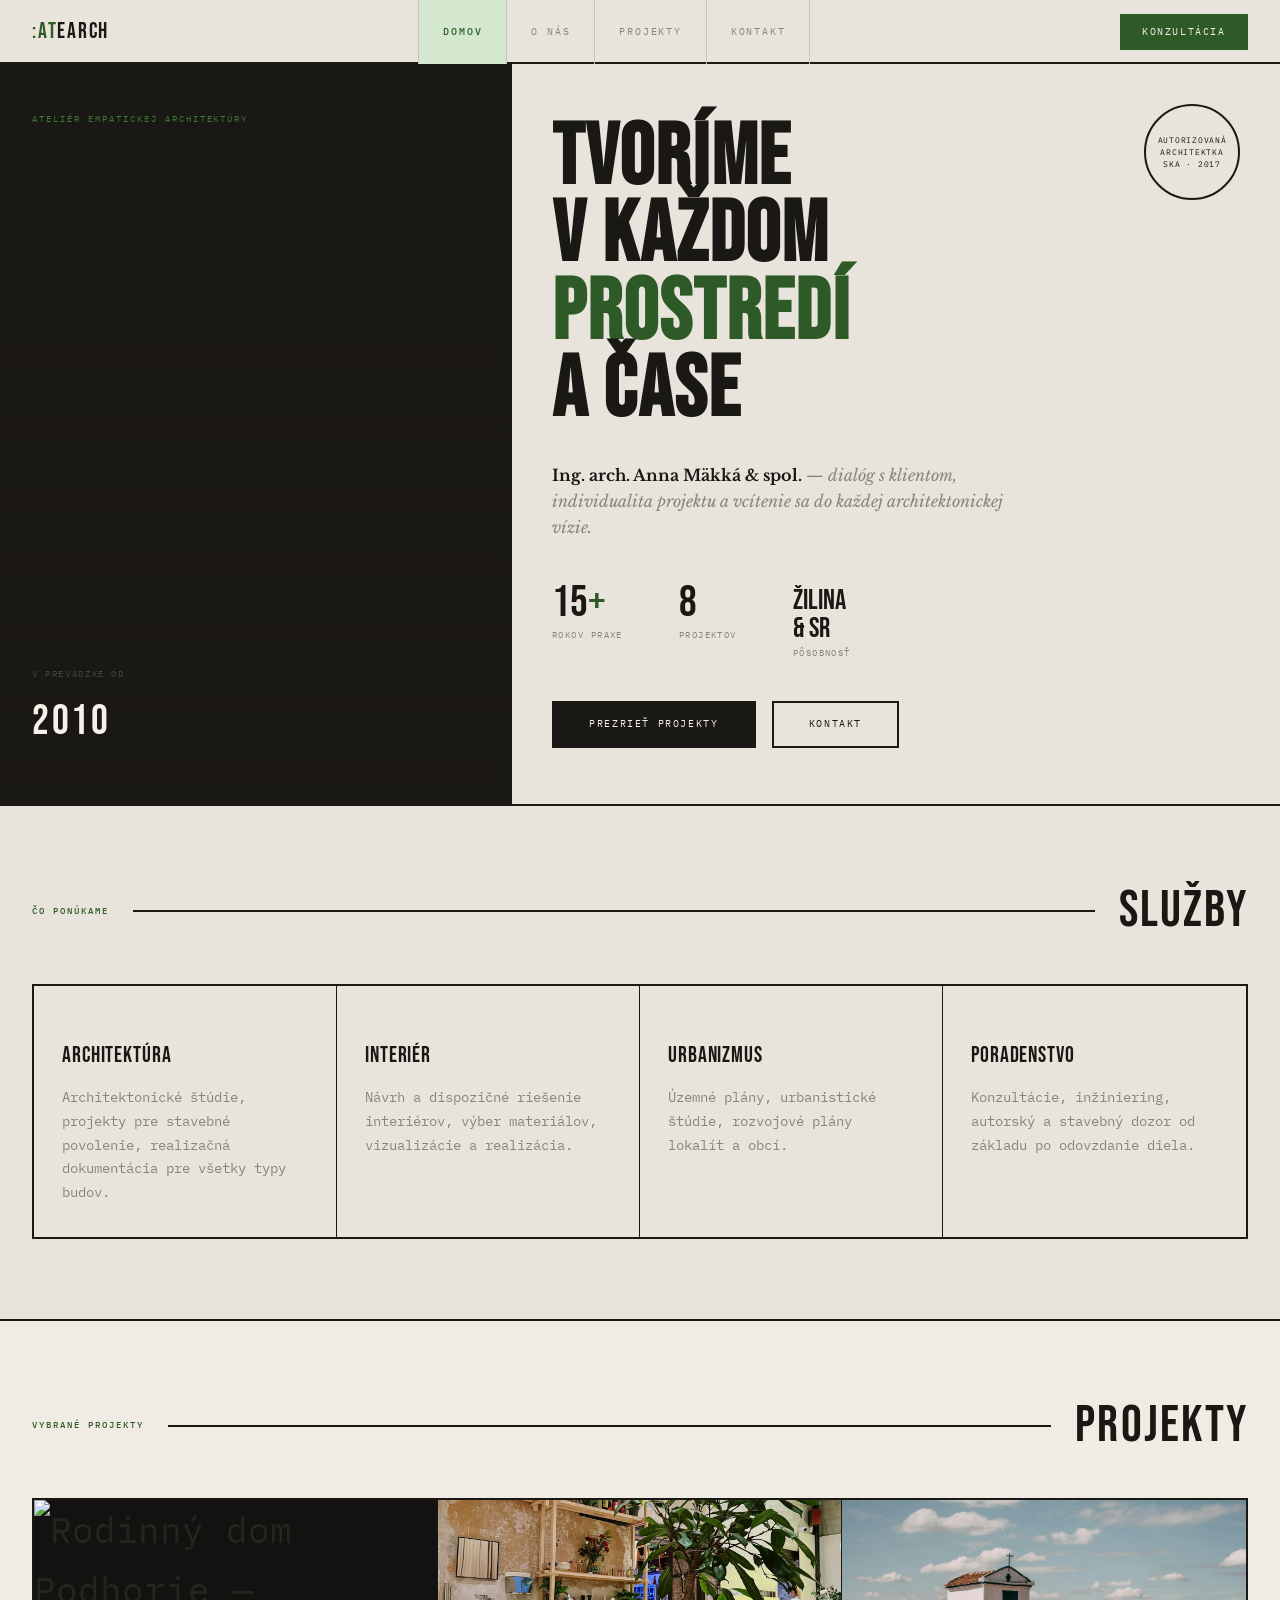
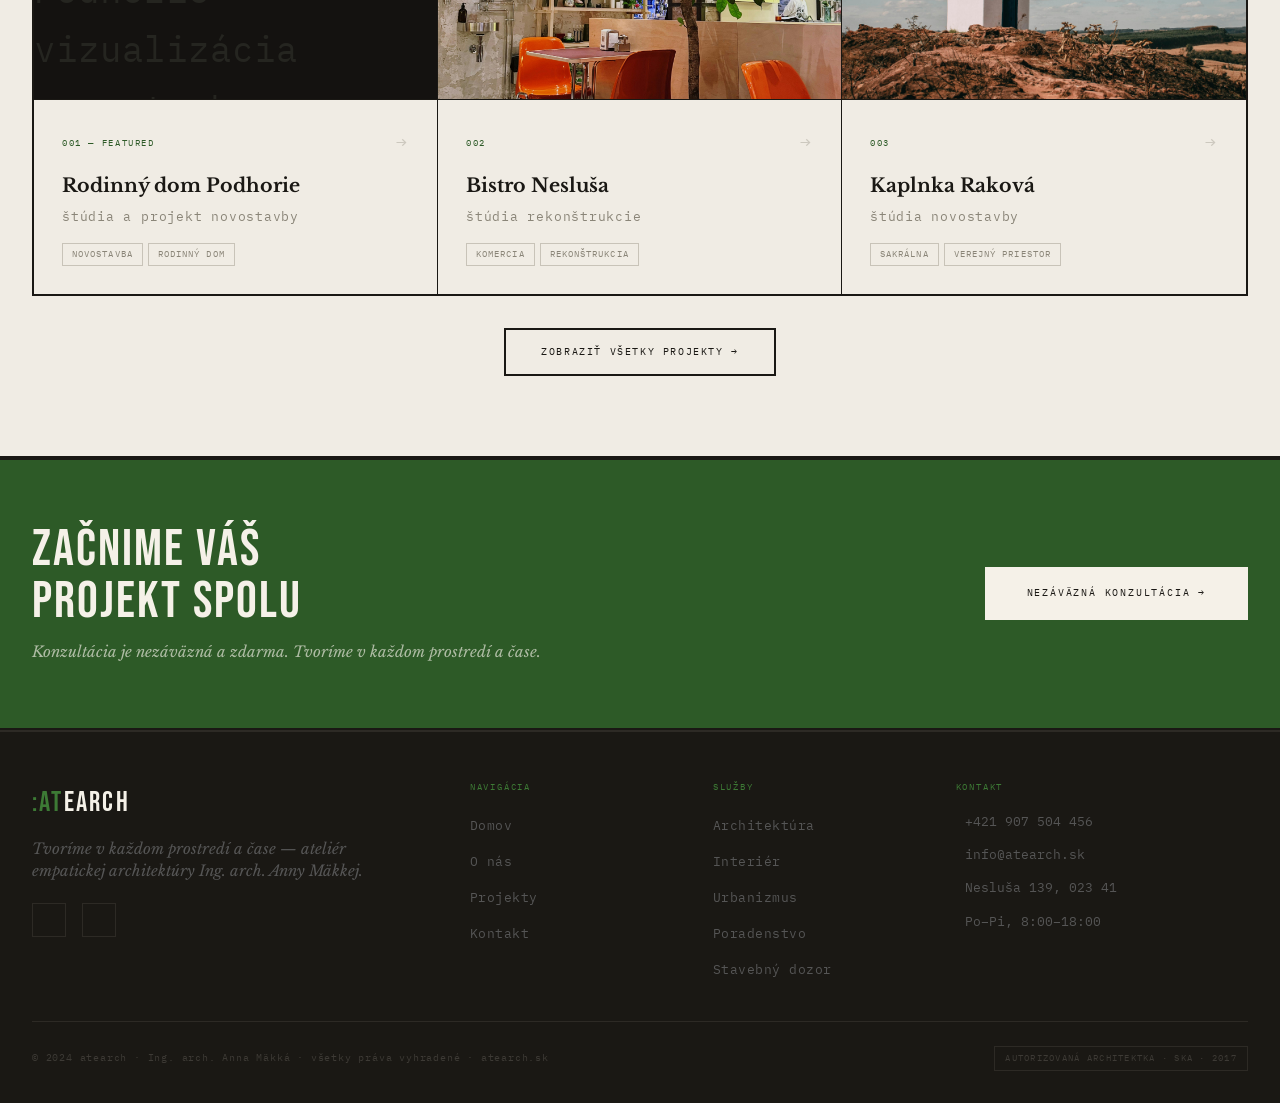
==== index.html @ 6f49b0ec "Prirodzenejší obsah: odstránenie pseudo-kódových labelov (:at/:arch/:e), dekoratívnych čísel a rozse" ====
<!DOCTYPE html>
<html lang="sk">
<head>
<meta charset="UTF-8">
<meta name="viewport" content="width=device-width, initial-scale=1.0">
<title>atearch — Ateliér empatickej architektúry</title>
<link rel="preconnect" href="https://fonts.googleapis.com">
<link href="https://fonts.googleapis.com/css2?family=Bebas+Neue&family=Libre+Baskerville:ital,wght@0,400;0,700;1,400;1,600&family=IBM+Plex+Mono:wght@300;400;500&display=swap" rel="stylesheet">
<link rel="stylesheet" href="https://cdn.jsdelivr.net/npm/@tabler/icons-webfont@latest/tabler-icons.min.css">
<link rel="stylesheet" href="style.css">
</head>
<body data-page="domov">

<div id="site-header"></div>

<div class="page active" id="page-domov">

  <!-- Hero -->
  <section class="hero">
    <div class="hero-left" style="background-image: linear-gradient(rgba(26,24,20,0.45), rgba(26,24,20,0.88)), url('Foto/pexels-esmihel-15422346.jpg'); background-size: cover; background-position: center;">
      <div class="hero-eyebrow">Ateliér empatickej architektúry</div>
      <div class="hero-year-block">
        <div class="hero-since">v prevádzke od</div>
        <div class="hero-year">2010</div>
      </div>
    </div>
    <div class="hero-right">
      <div class="hero-stamp">Autorizovaná<br>architektka<br>SKA · 2017</div>
      <h1 class="hero-h1">TVORÍME<br>V KAŽDOM<br><span>PROSTREDÍ</span><br>A ČASE</h1>
      <p class="hero-slogan"><strong>Ing. arch. Anna Mäkká &amp; spol.</strong> — dialóg s klientom, individualita projektu a vcítenie sa do každej architektonickej vízie.</p>
      <div class="hero-meta">
        <div class="hm-item">
          <div class="hm-n">15<span>+</span></div>
          <div class="hm-l">rokov praxe</div>
        </div>
        <div class="hm-item">
          <div class="hm-n">8</div>
          <div class="hm-l">projektov</div>
        </div>
        <div class="hm-item">
          <div class="hm-n" style="font-size:28px;padding-top:6px;">Žilina<br>&amp; SR</div>
          <div class="hm-l">pôsobnosť</div>
        </div>
      </div>
      <div class="hero-btns">
        <a class="btn-primary" href="projekty.html">Prezrieť projekty</a>
        <a class="btn-outline" href="kontakt.html">Kontakt</a>
      </div>
    </div>
  </section>

  <!-- Services -->
  <section class="services">
    <div class="section-head">
      <span class="section-label">Čo ponúkame</span>
      <div class="sh-line"></div>
      <span class="section-title">SLUŽBY</span>
    </div>
    <div class="services-grid">
      <div class="svc-item">
        <div class="svc-icon"><i class="ti ti-building-arch" aria-hidden="true"></i></div>
        <div class="svc-title">ARCHITEKTÚRA</div>
        <div class="svc-text">Architektonické štúdie, projekty pre stavebné povolenie, realizačná dokumentácia pre všetky typy budov.</div>
      </div>
      <div class="svc-item">
        <div class="svc-icon"><i class="ti ti-sofa" aria-hidden="true"></i></div>
        <div class="svc-title">INTERIÉR</div>
        <div class="svc-text">Návrh a dispozičné riešenie interiérov, výber materiálov, vizualizácie a realizácia.</div>
      </div>
      <div class="svc-item">
        <div class="svc-icon"><i class="ti ti-map" aria-hidden="true"></i></div>
        <div class="svc-title">URBANIZMUS</div>
        <div class="svc-text">Územné plány, urbanistické štúdie, rozvojové plány lokalít a obcí.</div>
      </div>
      <div class="svc-item">
        <div class="svc-icon"><i class="ti ti-clipboard-check" aria-hidden="true"></i></div>
        <div class="svc-title">PORADENSTVO</div>
        <div class="svc-text">Konzultácie, inžiniering, autorský a stavebný dozor od základu po odovzdanie diela.</div>
      </div>
    </div>
  </section>

  <!-- Featured projects -->
  <section class="home-projects">
    <div class="section-head">
      <span class="section-label">Vybrané projekty</span>
      <div class="sh-line"></div>
      <span class="section-title">PROJEKTY</span>
    </div>
    <div class="hp-grid">
      <a class="hp-card" href="projekty.html">
        <div class="hp-img"><img src="Foto/pexels-the-ghazi-2152398165-33747710.jpg" alt="Rodinný dom Podhorie — vizualizácia novostavby"></div>
        <div class="hp-body">
          <div class="hp-idx">001 — FEATURED <span class="hp-arr">→</span></div>
          <div class="hp-title">Rodinný dom Podhorie</div>
          <div class="hp-sub">štúdia a projekt novostavby</div>
          <div class="hp-tags">
            <span class="tag">novostavba</span>
            <span class="tag">rodinný dom</span>
          </div>
        </div>
      </a>
      <a class="hp-card" href="projekty.html">
        <div class="hp-img"><img src="Foto/pexels-katerynahnidash-31314176.jpg" alt="Bistro Nesluša — interiér"></div>
        <div class="hp-body">
          <div class="hp-idx">002 <span class="hp-arr">→</span></div>
          <div class="hp-title">Bistro Nesluša</div>
          <div class="hp-sub">štúdia rekonštrukcie</div>
          <div class="hp-tags">
            <span class="tag">komercia</span>
            <span class="tag">rekonštrukcia</span>
          </div>
        </div>
      </a>
      <a class="hp-card" href="projekty.html">
        <div class="hp-img"><img src="Foto/pexels-leonardo-martins-3624464-9216689.jpg" alt="Kaplnka Raková — novostavba"></div>
        <div class="hp-body">
          <div class="hp-idx">003 <span class="hp-arr">→</span></div>
          <div class="hp-title">Kaplnka Raková</div>
          <div class="hp-sub">štúdia novostavby</div>
          <div class="hp-tags">
            <span class="tag">sakrálna</span>
            <span class="tag">verejný priestor</span>
          </div>
        </div>
      </a>
    </div>
    <div class="hp-view-all">
      <a class="btn-outline" href="projekty.html">Zobraziť všetky projekty →</a>
    </div>
  </section>

  <!-- CTA Strip -->
  <div class="cta-strip">
    <div>
      <div class="cta-strip-h">ZAČNIME VÁŠ <br>PROJEKT SPOLU</div>
      <div class="cta-strip-sub">Konzultácia je nezáväzná a zdarma. Tvoríme v každom prostredí a čase.</div>
    </div>
    <a class="cta-strip-btn" href="kontakt.html">Nezáväzná konzultácia →</a>
  </div>

</div>

<div id="site-footer"></div>

<script src="script.js"></script>
</body>
</html>
---- style.css ----
/* ===================== RESET & BASE ===================== */
*, *::before, *::after { box-sizing: border-box; margin: 0; padding: 0; }
:root {
  --bg:       #e8e4dc;
  --bg2:      #f0ece4;
  --dark:     #1a1814;
  --green:    #2d5a27;
  --green2:   #3d7a35;
  --green-lt: #d4e8d0;
  --muted:    #8a8578;
  --border:   #c8c3b8;
  --border2:  #b0aa9e;
  --white:    #f5f1e8;
  --font-disp: 'Bebas Neue', sans-serif;
  --font-body: 'IBM Plex Mono', monospace;
  --font-serif: 'Libre Baskerville', serif;
}
html { scroll-behavior: smooth; }
body {
  font-family: var(--font-body);
  background: var(--bg);
  color: var(--dark);
  font-size: 16px;
  line-height: 1.65;
  overflow-x: hidden;
}
a { text-decoration: none; color: inherit; }
img { display: block; max-width: 100%; }
button { cursor: pointer; font-family: var(--font-body); }

/* ===================== PAGE SYSTEM ===================== */
.page { display: none; animation: fadeIn 0.35s ease; }
.page.active { display: block; }
@keyframes fadeIn { from { opacity: 0; transform: translateY(8px); } to { opacity: 1; transform: translateY(0); } }

/* ===================== NAV ===================== */
nav {
  position: sticky; top: 0; z-index: 100;
  background: var(--bg);
  border-bottom: 2px solid var(--dark);
  display: grid;
  grid-template-columns: auto 1fr auto;
  align-items: center;
  gap: 2rem;
  padding: 0 2rem;
  height: 64px;
}
.nav-logo {
  font-family: var(--font-disp);
  font-size: 22px;
  letter-spacing: 0.08em;
  color: var(--dark);
  cursor: pointer;
}
.nav-logo span { color: var(--green); }
.nav-links {
  display: flex;
  list-style: none;
  justify-content: center;
  gap: 0;
}
.nav-links li a {
  display: block;
  padding: 0 1.5rem;
  height: 64px;
  line-height: 64px;
  font-size: 10px;
  letter-spacing: 0.18em;
  text-transform: uppercase;
  color: var(--muted);
  border-right: 1px solid var(--border);
  transition: color 0.2s, background 0.2s;
}
.nav-links li:first-child a { border-left: 1px solid var(--border); }
.nav-links li a:hover,
.nav-links li a.active {
  color: var(--dark);
  background: var(--green-lt);
}
.nav-links li a.active { color: var(--green); font-weight: 500; }
.nav-cta {
  background: var(--green);
  color: var(--white);
  padding: 0.6rem 1.4rem;
  font-size: 10px;
  letter-spacing: 0.16em;
  text-transform: uppercase;
  border: none;
  transition: background 0.2s;
}
.nav-cta:hover { background: var(--green2); }

/* ===================== SHARED ===================== */
.section-label {
  font-size: 9px;
  letter-spacing: 0.22em;
  text-transform: uppercase;
  color: var(--green);
  font-weight: 500;
}
.section-title {
  font-family: var(--font-disp);
  font-size: 52px;
  letter-spacing: 0.04em;
  color: var(--dark);
  line-height: 0.95;
}
.section-head {
  display: flex;
  align-items: center;
  gap: 1.5rem;
  margin-bottom: 3rem;
}
.sh-line { flex: 1; height: 2px; background: var(--dark); }
.tag {
  display: inline-block;
  font-size: 9px;
  letter-spacing: 0.12em;
  text-transform: uppercase;
  padding: 3px 9px;
  border: 1px solid var(--border);
  color: var(--muted);
}
.btn-primary {
  display: inline-block;
  background: var(--dark);
  color: var(--white);
  padding: 0.85rem 2.2rem;
  font-family: var(--font-body);
  font-size: 10px;
  letter-spacing: 0.16em;
  text-transform: uppercase;
  border: 2px solid var(--dark);
  transition: all 0.2s;
  cursor: pointer;
}
.btn-primary:hover { background: var(--green); border-color: var(--green); }
.btn-outline {
  display: inline-block;
  background: transparent;
  color: var(--dark);
  padding: 0.85rem 2.2rem;
  font-family: var(--font-body);
  font-size: 10px;
  letter-spacing: 0.16em;
  text-transform: uppercase;
  border: 2px solid var(--dark);
  transition: all 0.2s;
  cursor: pointer;
}
.btn-outline:hover { background: var(--dark); color: var(--white); }
.btn-green {
  display: inline-block;
  background: var(--green);
  color: var(--white);
  padding: 0.85rem 2.2rem;
  font-family: var(--font-body);
  font-size: 10px;
  letter-spacing: 0.16em;
  text-transform: uppercase;
  border: 2px solid var(--green);
  transition: all 0.2s;
  cursor: pointer;
}
.btn-green:hover { background: var(--green2); border-color: var(--green2); }

/* ===================== FOOTER ===================== */
footer {
  background: var(--dark);
  border-top: 2px solid #2d2a25;
  padding: 3rem 2rem 2rem;
}
.footer-grid {
  display: grid;
  grid-template-columns: 2fr 1fr 1fr 1.5fr;
  gap: 3rem;
  padding-bottom: 2.5rem;
  border-bottom: 1px solid #2d2a25;
  margin-bottom: 1.5rem;
}
.footer-logo {
  font-family: var(--font-disp);
  font-size: 28px;
  letter-spacing: 0.08em;
  color: var(--white);
  margin-bottom: 0.75rem;
}
.footer-logo span { color: var(--green2); }
.footer-tagline {
  font-family: var(--font-serif);
  font-style: italic;
  font-size: 15px;
  color: #555;
  margin-bottom: 1.25rem;
  line-height: 1.5;
}
.footer-col-title {
  font-size: 9px;
  letter-spacing: 0.2em;
  text-transform: uppercase;
  color: var(--green2);
  margin-bottom: 1rem;
}
.footer-col ul { list-style: none; display: flex; flex-direction: column; gap: 0.6rem; }
.footer-col ul li a {
  font-size: 13px;
  color: #555;
  transition: color 0.2s;
  letter-spacing: 0.04em;
}
.footer-col ul li a:hover { color: var(--white); }
.footer-contact-item {
  display: flex;
  align-items: center;
  gap: 0.6rem;
  font-size: 13px;
  color: #555;
  margin-bottom: 0.75rem;
}
.footer-contact-item i { color: var(--green2); font-size: 15px; }
.footer-bottom {
  display: flex;
  justify-content: space-between;
  align-items: center;
}
.footer-copy { font-size: 10px; color: #3d3a35; letter-spacing: 0.08em; }
.footer-ska {
  font-size: 9px;
  letter-spacing: 0.14em;
  text-transform: uppercase;
  color: #3d3a35;
  border: 1px solid #2d2a25;
  padding: 4px 10px;
}

/* ========================================================
   PAGE 1 - DOMOV
   ======================================================== */
/* HERO */
.hero {
  display: grid;
  grid-template-columns: 2fr 3fr;
  min-height: 580px;
  border-bottom: 2px solid var(--dark);
}
.hero-left {
  background: var(--dark);
  padding: 3rem 2rem;
  display: flex;
  flex-direction: column;
  justify-content: space-between;
  border-right: 2px solid var(--dark);
}
.hero-eyebrow {
  font-size: 9px;
  letter-spacing: 0.22em;
  text-transform: uppercase;
  color: var(--green2);
}
.hero-year-block { }
.hero-since {
  font-size: 9px;
  letter-spacing: 0.18em;
  text-transform: uppercase;
  color: #444;
  margin-bottom: 0.3rem;
}
.hero-year {
  font-family: var(--font-disp);
  font-size: 42px;
  color: var(--white);
  letter-spacing: 0.06em;
}
.hero-right {
  padding: 3.5rem 2.5rem;
  background: var(--bg);
  display: flex;
  flex-direction: column;
  justify-content: flex-end;
  position: relative;
}
.hero-stamp {
  position: absolute;
  top: 2.5rem; right: 2.5rem;
  width: 96px; height: 96px;
  border-radius: 50%;
  border: 2px solid var(--dark);
  display: flex;
  flex-direction: column;
  align-items: center;
  justify-content: center;
  font-size: 7.5px;
  letter-spacing: 0.1em;
  text-transform: uppercase;
  text-align: center;
  line-height: 1.6;
  color: var(--dark);
}
.hero-h1 {
  font-family: var(--font-disp);
  font-size: 86px;
  line-height: 0.9;
  color: var(--dark);
  margin-bottom: 2rem;
  letter-spacing: 0.02em;
}
.hero-h1 span { color: var(--green); }
.hero-slogan {
  font-family: var(--font-serif);
  font-size: 16px;
  font-style: italic;
  color: var(--muted);
  line-height: 1.65;
  max-width: 460px;
  margin-bottom: 2.5rem;
}
.hero-slogan strong { font-style: normal; color: var(--dark); }
.hero-meta { display: flex; gap: 3.5rem; margin-bottom: 2.5rem; }
.hm-item { display: flex; flex-direction: column; gap: 3px; }
.hm-n {
  font-family: var(--font-disp);
  font-size: 44px;
  color: var(--dark);
  line-height: 1;
}
.hm-n span { color: var(--green); }
.hm-l {
  font-size: 9px;
  letter-spacing: 0.16em;
  text-transform: uppercase;
  color: var(--muted);
}
.hero-btns { display: flex; gap: 1rem; }

/* SERVICES */
.services { padding: 5rem 2rem; border-bottom: 2px solid var(--dark); }
.services-grid {
  display: grid;
  grid-template-columns: repeat(4, 1fr);
  gap: 0;
  border: 2px solid var(--dark);
}
.svc-item {
  padding: 2rem 1.75rem;
  border-right: 1px solid var(--dark);
  transition: background 0.2s;
  cursor: default;
}
.svc-item:last-child { border-right: none; }
.svc-item:hover { background: var(--dark); }
.svc-item:hover .svc-title,
.svc-item:hover .svc-text { color: var(--white); }
.svc-item:hover .svc-icon { color: var(--green2); }
.svc-icon {
  font-size: 28px;
  color: var(--green);
  margin-bottom: 1.25rem;
}
.svc-title {
  font-family: var(--font-disp);
  font-size: 22px;
  letter-spacing: 0.04em;
  color: var(--dark);
  margin-bottom: 0.75rem;
}
.svc-text {
  font-size: 14px;
  color: var(--muted);
  line-height: 1.7;
}

/* FEATURED PROJECTS (home) */
.home-projects { padding: 5rem 2rem; background: var(--bg2); border-bottom: 2px solid var(--dark); }
.hp-grid { display: grid; grid-template-columns: repeat(3, 1fr); gap: 0; border: 2px solid var(--dark); }
.hp-card {
  border-right: 1px solid var(--dark);
  cursor: pointer;
  transition: background 0.2s;
  overflow: hidden;
}
.hp-card:last-child { border-right: none; }
.hp-card:hover { background: var(--dark); }
.hp-card:hover .hp-title { color: var(--white); }
.hp-card:hover .hp-sub,
.hp-card:hover .hp-idx { color: #555; }
.hp-card:hover .tag { border-color: #3d3a35; color: #555; }
.hp-card:hover .hp-arr { color: var(--green2); }
.hp-img {
  height: 200px;
  background: #141210;
  display: flex;
  align-items: center;
  justify-content: center;
  font-size: 36px;
  color: #252520;
  border-bottom: 1px solid var(--dark);
}
.hp-card:hover .hp-img { background: #111; }
.hp-body { padding: 1.75rem; }
.hp-idx {
  font-size: 9px;
  letter-spacing: 0.18em;
  color: var(--green);
  margin-bottom: 1rem;
  display: flex;
  justify-content: space-between;
  align-items: center;
}
.hp-arr { color: #ccc8be; font-size: 18px; transition: color 0.2s; }
.hp-title {
  font-family: var(--font-serif);
  font-size: 19px;
  font-weight: 700;
  color: var(--dark);
  line-height: 1.25;
  margin-bottom: 0.5rem;
}
.hp-sub {
  font-size: 13px;
  color: var(--muted);
  letter-spacing: 0.06em;
  margin-bottom: 1rem;
}
.hp-tags { display: flex; flex-wrap: wrap; gap: 5px; }
.hp-view-all {
  display: flex;
  align-items: center;
  justify-content: center;
  margin-top: 2rem;
}

/* CTA STRIP */
.cta-strip {
  background: var(--green);
  border-top: 2px solid var(--dark);
  border-bottom: 2px solid var(--dark);
  padding: 4rem 2rem;
  display: grid;
  grid-template-columns: 1fr auto;
  align-items: center;
  gap: 3rem;
}
.cta-strip-h {
  font-family: var(--font-disp);
  font-size: 52px;
  color: var(--white);
  line-height: 1;
  letter-spacing: 0.04em;
}
.cta-strip-sub {
  font-family: var(--font-serif);
  font-style: italic;
  font-size: 15px;
  color: rgba(245,241,232,0.65);
  margin-top: 0.75rem;
  line-height: 1.6;
}
.cta-strip-btn {
  background: var(--white);
  color: var(--dark);
  padding: 1rem 2.5rem;
  font-family: var(--font-body);
  font-size: 10px;
  letter-spacing: 0.18em;
  text-transform: uppercase;
  border: 2px solid var(--white);
  cursor: pointer;
  white-space: nowrap;
  transition: all 0.2s;
}
.cta-strip-btn:hover { background: var(--dark); color: var(--white); border-color: var(--dark); }

/* ========================================================
   PAGE 2 - O NAS
   ======================================================== */
.onas-hero {
  display: grid;
  grid-template-columns: 3fr 2fr;
  border-bottom: 2px solid var(--dark);
  min-height: 420px;
}
.onas-hero-left {
  padding: 4rem 2.5rem;
  border-right: 2px solid var(--dark);
  display: flex;
  flex-direction: column;
  justify-content: flex-end;
}
.onas-hero-kicker {
  font-size: 9px;
  letter-spacing: 0.22em;
  text-transform: uppercase;
  color: var(--green);
  margin-bottom: 2rem;
}
.onas-hero-h {
  font-family: var(--font-disp);
  font-size: 72px;
  line-height: 0.92;
  letter-spacing: 0.03em;
  color: var(--dark);
  margin-bottom: 2rem;
}
.onas-hero-h span { color: var(--green); }
.onas-hero-text {
  font-family: var(--font-serif);
  font-size: 15px;
  font-style: italic;
  color: var(--muted);
  line-height: 1.7;
  max-width: 500px;
}
.onas-hero-right {
  background: var(--dark);
  padding: 3rem 2rem;
  display: flex;
  flex-direction: column;
  justify-content: space-between;
}
.onas-initials {
  font-family: var(--font-disp);
  font-size: 100px;
  color: #252520;
  line-height: 1;
}
.onas-name {
  font-family: var(--font-serif);
  font-size: 22px;
  font-weight: 700;
  color: var(--white);
  margin-bottom: 0.3rem;
}
.onas-role {
  font-size: 9px;
  letter-spacing: 0.18em;
  text-transform: uppercase;
  color: var(--green2);
}

/* TIMELINE */
.timeline-section {
  padding: 5rem 2rem;
  display: grid;
  grid-template-columns: 1fr 2fr;
  gap: 4rem;
  border-bottom: 2px solid var(--dark);
}
.tl-aside { }
.tl-aside-title {
  font-family: var(--font-disp);
  font-size: 48px;
  color: var(--dark);
  line-height: 0.95;
  margin-bottom: 1.5rem;
}
.tl-aside-text {
  font-size: 14px;
  color: var(--muted);
  line-height: 1.8;
}
.tl-list { }
.tl-item {
  display: grid;
  grid-template-columns: 110px 1fr;
  gap: 1.5rem;
  border-top: 2px solid var(--dark);
  padding: 1.5rem 0;
}
.tl-item:last-child { border-bottom: 2px solid var(--dark); }
.tl-year {
  font-family: var(--font-disp);
  font-size: 26px;
  color: var(--green);
  letter-spacing: 0.04em;
  padding-top: 3px;
}
.tl-content { }
.tl-event {
  font-family: var(--font-serif);
  font-size: 16px;
  font-weight: 700;
  color: var(--dark);
  margin-bottom: 0.4rem;
}
.tl-detail {
  font-size: 14px;
  color: var(--muted);
  line-height: 1.7;
}

/* VALUES */
.values-section {
  padding: 5rem 2rem;
  background: var(--dark);
  border-bottom: 2px solid var(--dark);
}
.values-grid {
  display: grid;
  grid-template-columns: repeat(3, 1fr);
  gap: 0;
  border: 2px solid #252520;
  margin-top: 3rem;
}
.val-item {
  padding: 2.5rem 2rem;
  border-right: 1px solid #252520;
}
.val-item:last-child { border-right: none; }
.val-num {
  font-family: var(--font-disp);
  font-size: 64px;
  color: #252520;
  line-height: 1;
  margin-bottom: 1rem;
}
.val-title {
  font-family: var(--font-disp);
  font-size: 28px;
  color: var(--green2);
  margin-bottom: 0.75rem;
  letter-spacing: 0.04em;
}
.val-text {
  font-size: 14px;
  color: #555;
  line-height: 1.8;
}

/* SKA SECTION */
.ska-section {
  padding: 4rem 2rem;
  display: grid;
  grid-template-columns: 1fr 1fr;
  gap: 0;
  border-bottom: 2px solid var(--dark);
}
.ska-left {
  padding-right: 3rem;
  border-right: 2px solid var(--dark);
}
.ska-right { padding-left: 3rem; }
.ska-label {
  font-size: 9px;
  letter-spacing: 0.22em;
  text-transform: uppercase;
  color: var(--green);
  margin-bottom: 1.5rem;
}
.ska-title {
  font-family: var(--font-disp);
  font-size: 38px;
  color: var(--dark);
  line-height: 0.95;
  margin-bottom: 1.5rem;
}
.ska-text {
  font-size: 15px;
  color: var(--muted);
  line-height: 1.8;
}
.ska-badge {
  display: inline-flex;
  align-items: center;
  gap: 0.75rem;
  border: 2px solid var(--green);
  padding: 1rem 1.5rem;
  margin-top: 1.5rem;
}
.ska-badge-icon { font-size: 24px; color: var(--green); }
.ska-badge-text { font-size: 11px; color: var(--dark); letter-spacing: 0.08em; }
.ska-badge-text b { display: block; font-family: var(--font-disp); font-size: 20px; color: var(--green); letter-spacing: 0.06em; }
.services-list { list-style: none; display: flex; flex-direction: column; gap: 0; }
.services-list li {
  display: flex;
  align-items: center;
  gap: 1rem;
  padding: 0.85rem 0;
  border-bottom: 1px solid var(--border);
  font-size: 14px;
  color: var(--dark);
}
.services-list li:last-child { border-bottom: none; }
.services-list li i { color: var(--green); font-size: 16px; }

/* ========================================================
   PAGE 3 - PROJEKTY
   ======================================================== */
.proj-hero {
  display: grid;
  grid-template-columns: 1fr 2fr;
  border-bottom: 2px solid var(--dark);
  background: var(--dark);
}
.proj-hero-left {
  padding: 4rem 2rem;
  border-right: 2px solid #252520;
  display: flex;
  flex-direction: column;
  justify-content: space-between;
}
.proj-hero-h {
  font-family: var(--font-disp);
  font-size: 52px;
  color: var(--white);
  letter-spacing: 0.04em;
  line-height: 0.95;
}
.proj-hero-h span { color: var(--green2); }
.proj-hero-right {
  padding: 4rem 2.5rem;
  display: flex;
  flex-direction: column;
  justify-content: flex-end;
  gap: 1.5rem;
}
.proj-hero-desc {
  font-family: var(--font-serif);
  font-size: 17px;
  font-style: italic;
  color: #555;
  line-height: 1.65;
  max-width: 520px;
}
.proj-type-row {
  display: flex;
  gap: 1rem;
  flex-wrap: wrap;
}
.proj-type-stat {
  display: flex;
  flex-direction: column;
  padding: 1rem 1.5rem;
  border: 1px solid #252520;
  gap: 3px;
}
.pts-n {
  font-family: var(--font-disp);
  font-size: 32px;
  color: var(--white);
  line-height: 1;
}
.pts-n span { color: var(--green2); }
.pts-l { font-size: 9px; letter-spacing: 0.14em; text-transform: uppercase; color: #444; }

/* FILTER */
.filter-bar {
  display: flex;
  border-bottom: 2px solid var(--dark);
  background: var(--bg);
  overflow-x: auto;
}
.filter-btn {
  padding: 1.1rem 2rem;
  font-family: var(--font-body);
  font-size: 10px;
  letter-spacing: 0.16em;
  text-transform: uppercase;
  color: var(--muted);
  background: transparent;
  border: none;
  border-right: 1px solid var(--border);
  white-space: nowrap;
  transition: all 0.2s;
  cursor: pointer;
}
.filter-btn:hover { color: var(--dark); background: var(--green-lt); }
.filter-btn.active { background: var(--dark); color: var(--white); }

/* GALLERY GRID */
.gallery-section { padding: 3rem 2rem; }
.gallery-grid {
  display: grid;
  grid-template-columns: repeat(3, 1fr);
  gap: 0;
  border: 2px solid var(--dark);
}
.gallery-item {
  border-right: 1px solid var(--dark);
  border-bottom: 1px solid var(--dark);
  overflow: hidden;
  cursor: pointer;
  transition: all 0.25s;
}
.gallery-item:nth-child(3n) { border-right: none; }
.gallery-item.hidden { display: none; }
.gi-img {
  height: 200px;
  background: var(--dark);
  display: flex;
  align-items: center;
  justify-content: center;
  font-size: 32px;
  color: #2d2a25;
  transition: background 0.25s;
  border-bottom: 1px solid var(--dark);
}
.gallery-item:hover .gi-img { background: var(--green); }
.gallery-item:hover .gi-img i { color: rgba(245,241,232,0.3); }
.gi-body { padding: 1.5rem; background: var(--bg); }
.gi-type {
  font-size: 9px;
  letter-spacing: 0.16em;
  text-transform: uppercase;
  color: var(--green);
  margin-bottom: 0.6rem;
}
.gi-title {
  font-family: var(--font-serif);
  font-size: 17px;
  font-weight: 700;
  color: var(--dark);
  margin-bottom: 0.4rem;
  line-height: 1.25;
}
.gi-desc { font-size: 13px; color: var(--muted); line-height: 1.6; margin-bottom: 0.85rem; }
.gi-tags { display: flex; flex-wrap: wrap; gap: 4px; }
.gi-tag {
  font-size: 8px;
  letter-spacing: 0.1em;
  text-transform: uppercase;
  padding: 2px 7px;
  border: 1px solid var(--border);
  color: var(--muted);
}
/* Featured wide */
.gallery-item.wide {
  grid-column: span 2;
  display: grid;
  grid-template-columns: 1fr 1fr;
}
.gallery-item.wide .gi-img { height: 100%; min-height: 240px; border-bottom: none; border-right: 1px solid var(--dark); }
.gallery-item.wide .gi-body { display: flex; flex-direction: column; justify-content: flex-end; padding: 2rem; }
.gallery-item.wide .gi-title { font-size: 22px; }

/* ========================================================
   PAGE 4 - KONTAKT
   ======================================================== */
.kontakt-hero {
  display: grid;
  grid-template-columns: 1fr 1fr;
  border-bottom: 2px solid var(--dark);
}
.kontakt-hero-left {
  padding: 5rem 2.5rem;
  border-right: 2px solid var(--dark);
}
.kontakt-h {
  font-family: var(--font-disp);
  font-size: 72px;
  color: var(--dark);
  line-height: 0.9;
  letter-spacing: 0.03em;
  margin-bottom: 2rem;
}
.kontakt-h span { color: var(--green); }
.kontakt-sub {
  font-family: var(--font-serif);
  font-style: italic;
  font-size: 15px;
  color: var(--muted);
  line-height: 1.7;
  margin-bottom: 3rem;
}
.kontakt-info-grid { display: flex; flex-direction: column; gap: 0; }
.ki-item {
  display: grid;
  grid-template-columns: 48px 1fr;
  gap: 1rem;
  align-items: center;
  padding: 1.25rem 0;
  border-bottom: 1px solid var(--border);
}
.ki-item:last-child { border-bottom: none; }
.ki-icon {
  width: 42px; height: 42px;
  background: var(--dark);
  display: flex;
  align-items: center;
  justify-content: center;
  font-size: 18px;
  color: var(--green2);
  flex-shrink: 0;
}
.ki-body { }
.ki-label {
  font-size: 9px;
  letter-spacing: 0.18em;
  text-transform: uppercase;
  color: var(--muted);
  margin-bottom: 2px;
}
.ki-val { font-size: 14px; color: var(--dark); font-weight: 400; }
.ki-val a { color: var(--dark); }
.ki-val a:hover { color: var(--green); }

.kontakt-hero-right {
  padding: 5rem 2.5rem;
  background: var(--dark);
}
/* FORM */
.form-title {
  font-family: var(--font-disp);
  font-size: 36px;
  color: var(--white);
  letter-spacing: 0.04em;
  margin-bottom: 2.5rem;
}
.form-grid { display: flex; flex-direction: column; gap: 1.25rem; }
.form-row { display: grid; grid-template-columns: 1fr 1fr; gap: 1.25rem; }
.form-group { display: flex; flex-direction: column; gap: 0.5rem; }
.form-label {
  font-size: 9px;
  letter-spacing: 0.18em;
  text-transform: uppercase;
  color: #555;
}
.form-input,
.form-select,
.form-textarea {
  background: #111;
  border: 1px solid #2d2a25;
  color: var(--white);
  padding: 0.85rem 1rem;
  font-family: var(--font-body);
  font-size: 15px;
  transition: border-color 0.2s;
  outline: none;
  width: 100%;
}
.form-input:focus,
.form-select:focus,
.form-textarea:focus { border-color: var(--green2); }
.form-select { appearance: none; cursor: pointer; }
.form-textarea { resize: vertical; min-height: 120px; }
.form-input::placeholder,
.form-textarea::placeholder { color: #3d3a35; }
.form-submit {
  background: var(--green);
  color: var(--white);
  padding: 1rem 2.5rem;
  font-family: var(--font-body);
  font-size: 10px;
  letter-spacing: 0.18em;
  text-transform: uppercase;
  border: 2px solid var(--green);
  cursor: pointer;
  transition: all 0.2s;
  align-self: flex-start;
  margin-top: 0.5rem;
}
.form-submit:hover { background: var(--green2); border-color: var(--green2); }
.form-success {
  display: none;
  background: var(--green);
  border: 1px solid var(--green2);
  padding: 1rem 1.5rem;
  font-size: 14px;
  color: var(--white);
  margin-top: 1rem;
}

/* MAPA placeholder */
.map-section {
  height: 300px;
  background: var(--dark);
  border-top: 2px solid var(--dark);
  display: flex;
  align-items: center;
  justify-content: center;
  flex-direction: column;
  gap: 0.75rem;
  color: #3d3a35;
}
.map-section i { font-size: 48px; color: #252520; }
.map-section span {
  font-size: 10px;
  letter-spacing: 0.16em;
  text-transform: uppercase;
  color: #3d3a35;
}

/* HOURS section */
.hours-section {
  padding: 4rem 2rem;
  display: grid;
  grid-template-columns: repeat(4, 1fr);
  gap: 0;
  border-top: 2px solid var(--dark);
  border-bottom: 2px solid var(--dark);
}
.hours-item {
  padding: 2rem;
  border-right: 1px solid var(--border);
  display: flex;
  flex-direction: column;
  gap: 0.5rem;
}
.hours-item:last-child { border-right: none; }
.hours-icon { font-size: 22px; color: var(--green); margin-bottom: 0.5rem; }
.hours-label {
  font-size: 9px;
  letter-spacing: 0.16em;
  text-transform: uppercase;
  color: var(--muted);
}
.hours-val {
  font-family: var(--font-disp);
  font-size: 28px;
  color: var(--dark);
  letter-spacing: 0.04em;
}
.hours-note { font-size: 13px; color: var(--muted); }

/* ===================== OBRAZKY V KARTACH ===================== */
.hp-img img,
.gi-img img { width: 100%; height: 100%; object-fit: cover; display: block; }

/* ========================================================
   PROJEKT - DETAIL
   ======================================================== */
/* drobny breadcrumb / spat */
.pd-back {
  padding: 1rem 2rem;
  border-bottom: 2px solid var(--dark);
  background: var(--bg);
}
.pd-back a {
  font-size: 10px;
  letter-spacing: 0.16em;
  text-transform: uppercase;
  color: var(--muted);
  transition: color 0.2s;
}
.pd-back a:hover { color: var(--green); }

/* HERO */
.pd-hero {
  display: grid;
  grid-template-columns: 3fr 2fr;
  border-bottom: 2px solid var(--dark);
  min-height: 460px;
}
.pd-hero-img {
  background: var(--dark);
  border-right: 2px solid var(--dark);
  overflow: hidden;
}
.pd-hero-img img { width: 100%; height: 100%; object-fit: cover; min-height: 460px; }
.pd-hero-info {
  padding: 3rem 2.5rem;
  display: flex;
  flex-direction: column;
  justify-content: space-between;
  background: var(--bg);
}
.pd-idx {
  font-size: 9px;
  letter-spacing: 0.22em;
  text-transform: uppercase;
  color: var(--green);
  margin-bottom: 1.5rem;
}
.pd-title {
  font-family: var(--font-disp);
  font-size: 60px;
  line-height: 0.92;
  letter-spacing: 0.02em;
  color: var(--dark);
  margin-bottom: 1rem;
}
.pd-subtitle {
  font-family: var(--font-serif);
  font-size: 15px;
  font-style: italic;
  color: var(--muted);
  line-height: 1.6;
  margin-bottom: 2rem;
}
.pd-tags { display: flex; flex-wrap: wrap; gap: 6px; }

/* PARAMETRE */
.pd-params {
  display: grid;
  grid-template-columns: repeat(4, 1fr);
  border-bottom: 2px solid var(--dark);
}
.pd-param {
  padding: 1.75rem 2rem;
  border-right: 1px solid var(--border);
}
.pd-param:last-child { border-right: none; }
.pd-param-label {
  font-size: 9px;
  letter-spacing: 0.18em;
  text-transform: uppercase;
  color: var(--muted);
  margin-bottom: 0.5rem;
}
.pd-param-val {
  font-family: var(--font-disp);
  font-size: 26px;
  color: var(--dark);
  letter-spacing: 0.04em;
}

/* POPIS */
.pd-desc {
  padding: 5rem 2rem;
  display: grid;
  grid-template-columns: 1fr 2fr;
  gap: 4rem;
  border-bottom: 2px solid var(--dark);
}
.pd-desc-head {
  font-family: var(--font-disp);
  font-size: 40px;
  color: var(--dark);
  line-height: 0.95;
}
.pd-desc-head span { color: var(--green); }
.pd-desc-body p {
  font-size: 14px;
  color: var(--muted);
  line-height: 1.9;
  margin-bottom: 1.25rem;
}
.pd-desc-body p:last-child { margin-bottom: 0; }
.pd-desc-body strong { color: var(--dark); font-weight: 500; }

/* GALERIA */
.pd-gallery {
  padding: 5rem 2rem;
  background: var(--bg2);
  border-bottom: 2px solid var(--dark);
}
.pd-gallery-grid {
  display: grid;
  grid-template-columns: repeat(2, 1fr);
  gap: 0;
  border: 2px solid var(--dark);
}
.pd-ph {
  overflow: hidden;
  border-right: 1px solid var(--dark);
  border-bottom: 1px solid var(--dark);
  background: var(--dark);
  aspect-ratio: 4 / 3;
}
.pd-ph:nth-child(2n) { border-right: none; }
.pd-ph img { width: 100%; height: 100%; object-fit: cover; transition: transform 0.4s ease; }
.pd-ph:hover img { transform: scale(1.04); }
.pd-ph.tall { grid-column: span 2; aspect-ratio: 21 / 9; }

/* NAVIGACIA MEDZI PROJEKTMI */
.pd-nav {
  display: grid;
  grid-template-columns: 1fr 1fr;
  border-bottom: 2px solid var(--dark);
}
.pd-nav a {
  padding: 2rem;
  display: flex;
  flex-direction: column;
  gap: 0.4rem;
  transition: background 0.2s;
}
.pd-nav a:hover { background: var(--green-lt); }
.pd-nav-prev { border-right: 1px solid var(--border); }
.pd-nav-next { text-align: right; }
.pd-nav-dir {
  font-size: 9px;
  letter-spacing: 0.18em;
  text-transform: uppercase;
  color: var(--green);
}
.pd-nav-name {
  font-family: var(--font-serif);
  font-size: 17px;
  font-weight: 700;
  color: var(--dark);
}

@media (max-width: 900px) {
  .pd-hero { grid-template-columns: 1fr; }
  .pd-hero-img { border-right: none; border-bottom: 2px solid var(--dark); }
  .pd-title { font-size: 46px; }
  .pd-params { grid-template-columns: 1fr 1fr; }
  .pd-param:nth-child(2n) { border-right: none; }
  .pd-desc { grid-template-columns: 1fr; gap: 2rem; }
  .pd-gallery-grid { grid-template-columns: 1fr; }
  .pd-ph { border-right: none; }
  .pd-ph.tall { grid-column: span 1; }
}

/* ===================== RESPONSIVE ===================== */
@media (max-width: 900px) {
  .hero { grid-template-columns: 1fr; }
  .hero-left { min-height: 200px; }
  .hero-h1 { font-size: 56px; }
  .onas-hero { grid-template-columns: 1fr; }
  .gallery-grid { grid-template-columns: repeat(2, 1fr); }
  .gallery-item.wide { grid-column: span 2; }
  .kontakt-hero { grid-template-columns: 1fr; }
  .footer-grid { grid-template-columns: 1fr 1fr; }
  .services-grid { grid-template-columns: 1fr 1fr; }
  .hours-section { grid-template-columns: 1fr 1fr; }
}
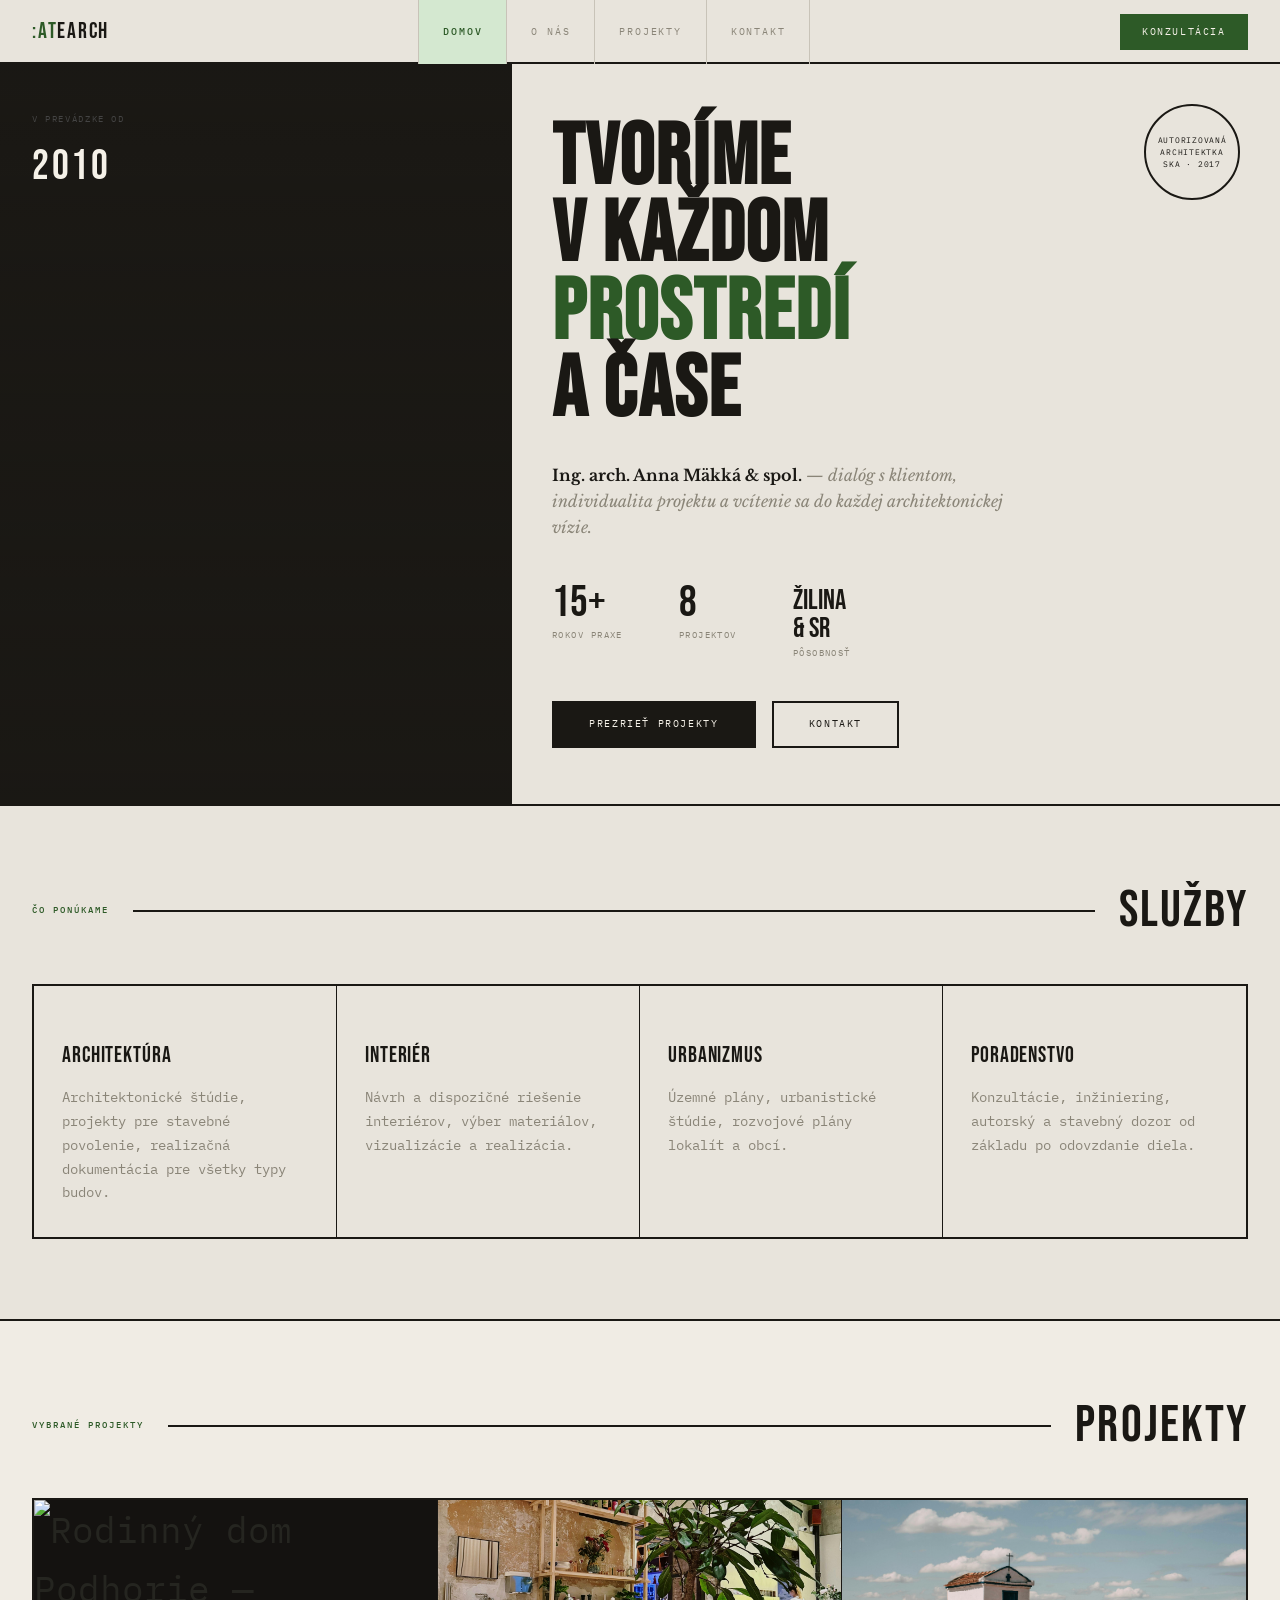
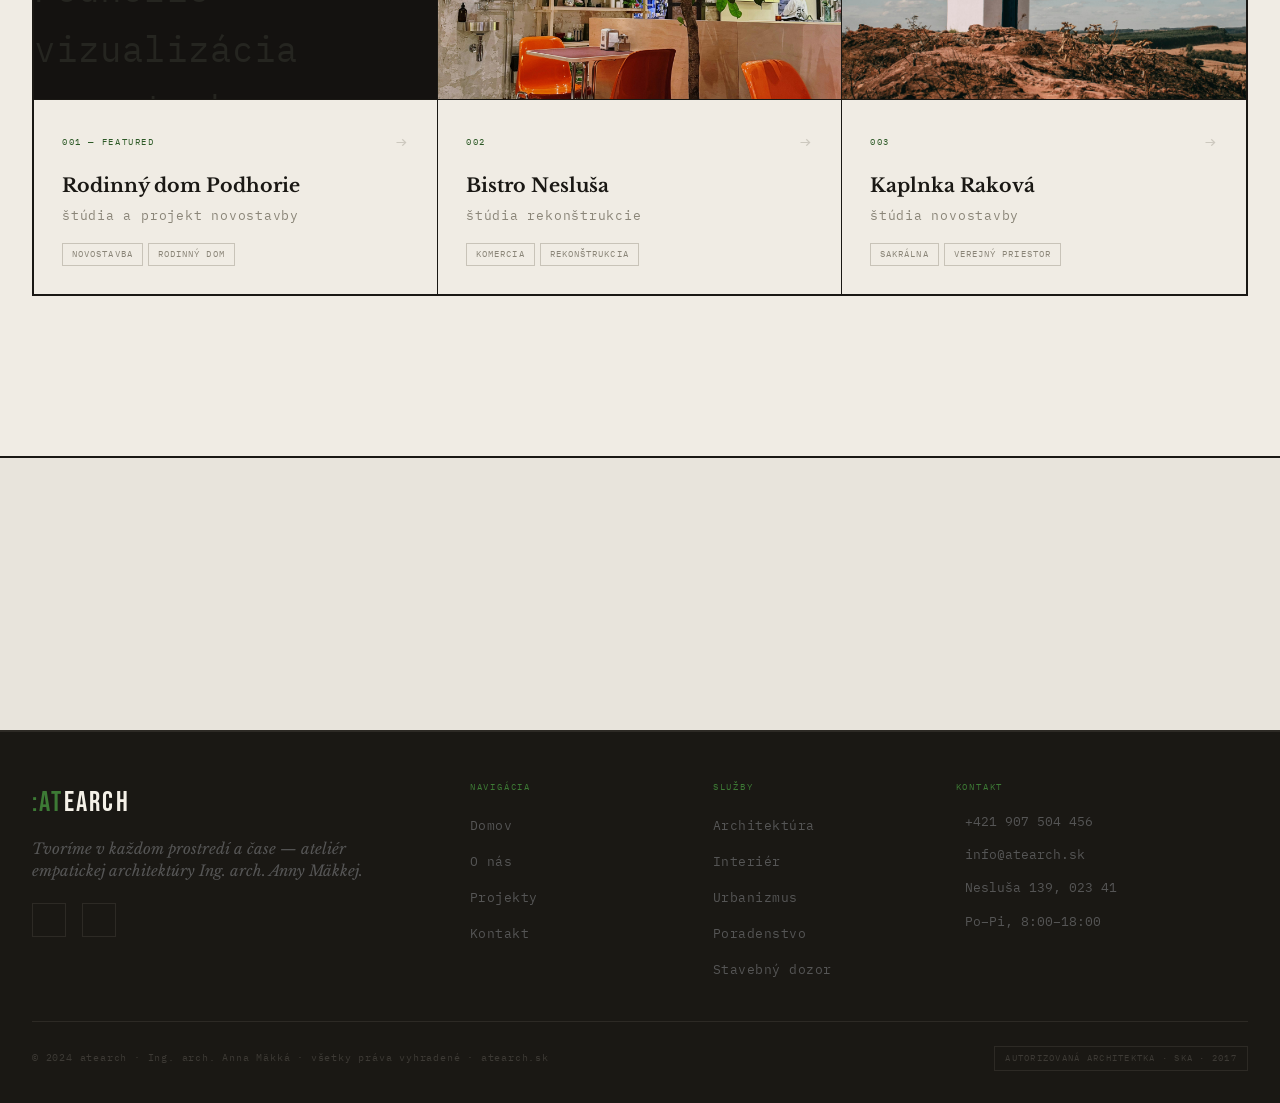
==== commit d7e72e97: "Odstránenie zeleného nadpisu (hero-eyebrow) z hero fotky na úvode Co-Authored-By: Claude Opus 4.8 <n" ====
--- a/index.html
+++ b/index.html
@@ -18,7 +18,6 @@
   <!-- Hero -->
   <section class="hero">
     <div class="hero-left" style="background-image: linear-gradient(rgba(26,24,20,0.45), rgba(26,24,20,0.88)), url('Foto/pexels-esmihel-15422346.jpg'); background-size: cover; background-position: center;">
-      <div class="hero-eyebrow">Ateliér empatickej architektúry</div>
       <div class="hero-year-block">
         <div class="hero-since">v prevádzke od</div>
         <div class="hero-year">2010</div>
--- a/style.css
+++ b/style.css
@@ -33,6 +33,38 @@
 .page.active { display: block; }
 @keyframes fadeIn { from { opacity: 0; transform: translateY(8px); } to { opacity: 1; transform: translateY(0); } }
 
+/* ===================== SCROLL REVEAL ANIMÁCIE ===================== */
+/* Prvky s .reveal sa pred zobrazením skryjú a po vstupe do viewportu
+   (trieda .is-visible doplnená cez JS) plynule nabehnú. */
+.reveal {
+  opacity: 0;
+  transform: translateY(28px);
+  transition: opacity 0.7s cubic-bezier(0.22, 1, 0.36, 1),
+              transform 0.7s cubic-bezier(0.22, 1, 0.36, 1);
+  will-change: opacity, transform;
+}
+.reveal.is-visible {
+  opacity: 1;
+  transform: translateY(0);
+}
+/* postupné nabiehanie (stagger) pre súrodencov v mriežke */
+.reveal.d1 { transition-delay: 0.08s; }
+.reveal.d2 { transition-delay: 0.16s; }
+.reveal.d3 { transition-delay: 0.24s; }
+.reveal.d4 { transition-delay: 0.32s; }
+
+/* ===================== HOVER ZOOM OBRÁZKOV ===================== */
+.hp-img img, .gi-img img { transition: transform 0.5s cubic-bezier(0.22, 1, 0.36, 1); }
+.hp-card:hover .hp-img img,
+.gallery-item:hover .gi-img img { transform: scale(1.05); }
+
+/* rešpektuj nastavenie používateľa (prístupnosť) */
+@media (prefers-reduced-motion: reduce) {
+  .reveal { opacity: 1 !important; transform: none !important; transition: none !important; }
+  .hp-img img, .gi-img img { transition: none; }
+  html { scroll-behavior: auto; }
+}
+
 /* ===================== NAV ===================== */
 nav {
   position: sticky; top: 0; z-index: 100;
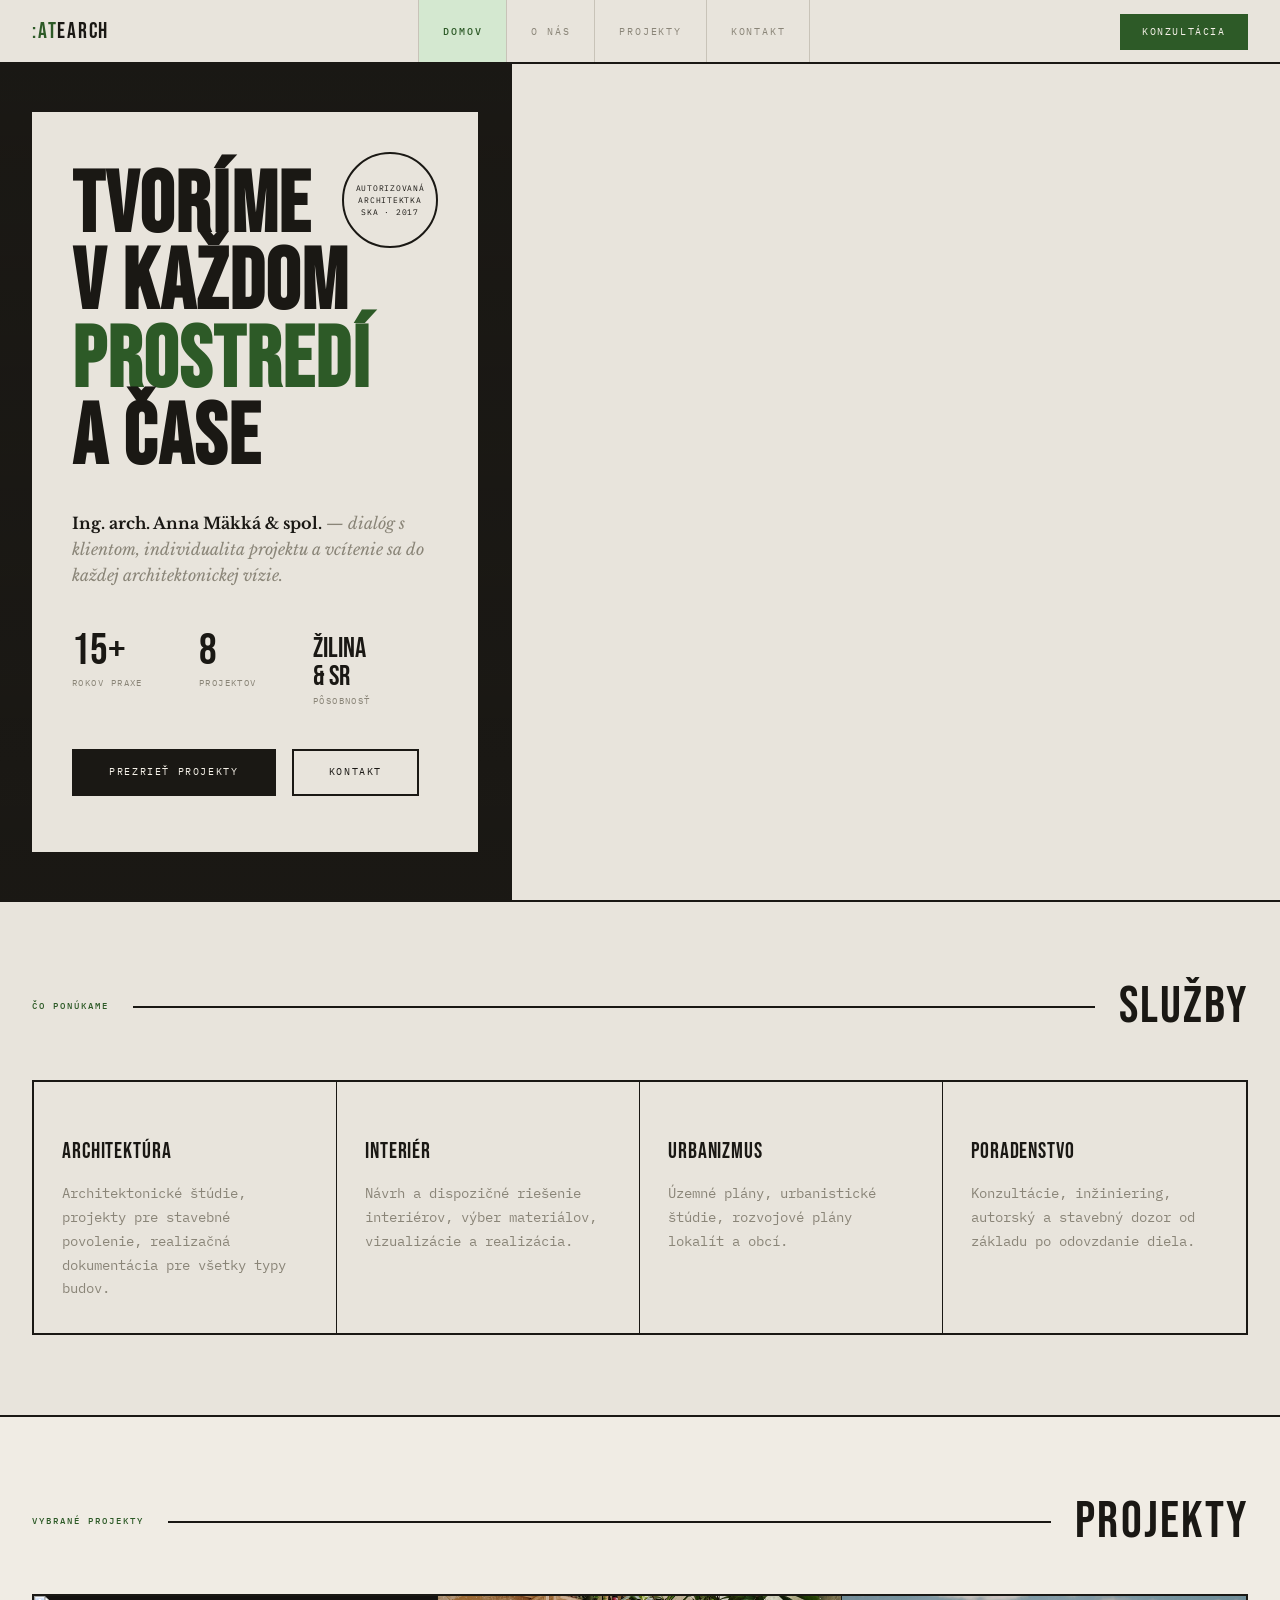
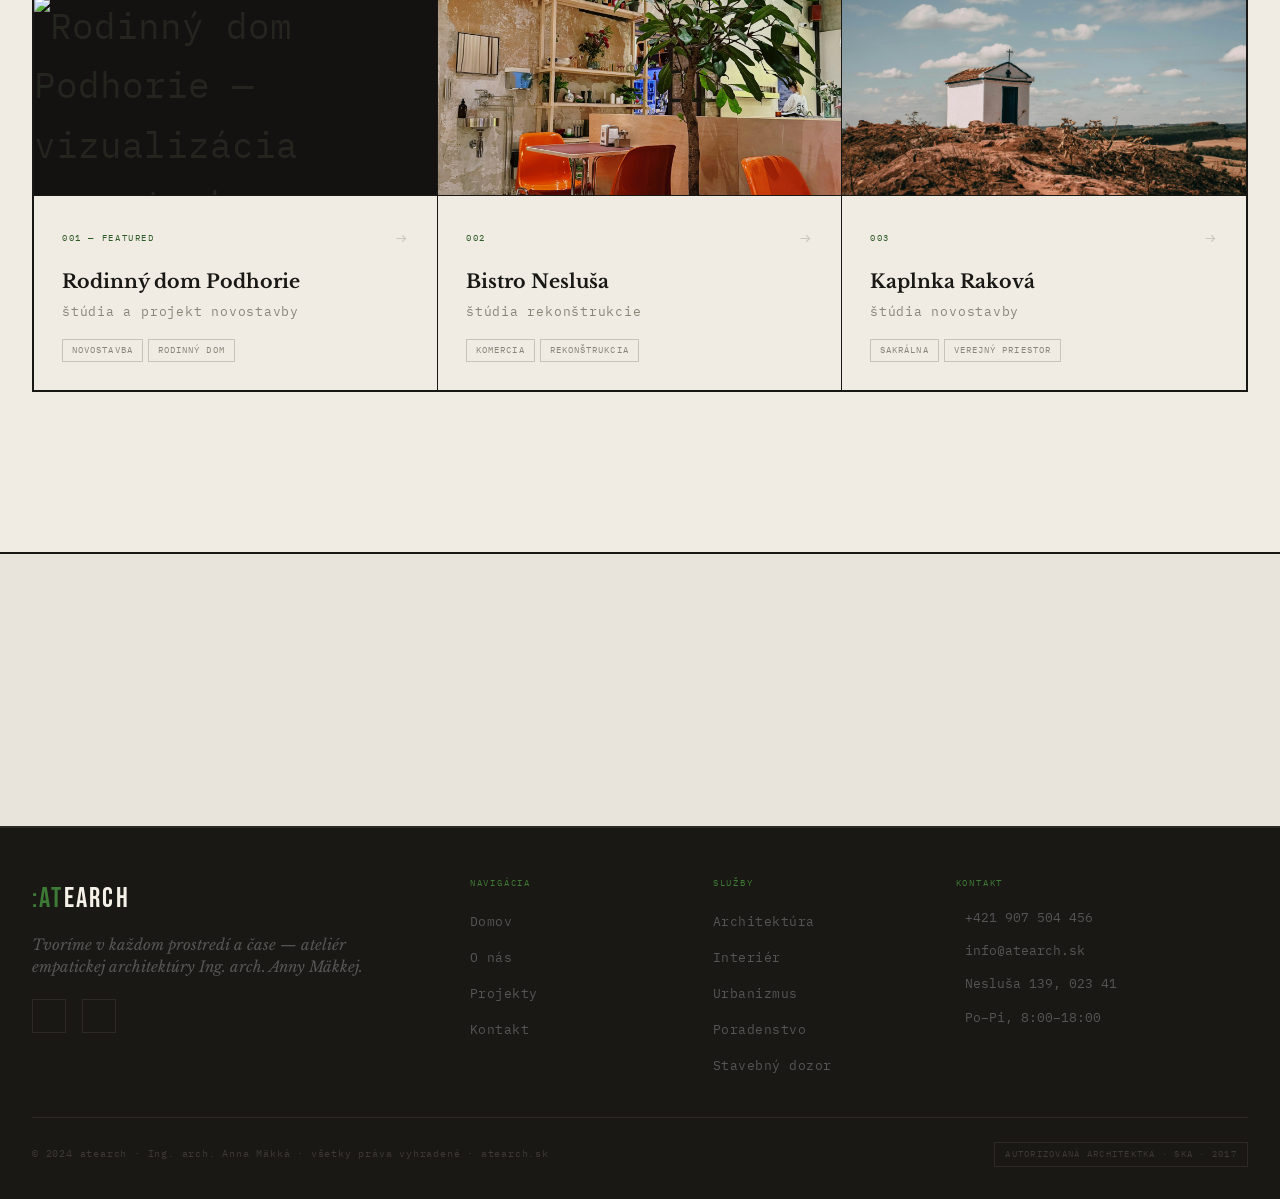
==== commit 6c9d7c1a: "Oprava: aktívna položka menu presahovala do hero fotky (zarovnanie výšky nav + overflow); odstráneni" ====
--- a/index.html
+++ b/index.html
@@ -17,12 +17,7 @@
 
   <!-- Hero -->
   <section class="hero">
-    <div class="hero-left" style="background-image: linear-gradient(rgba(26,24,20,0.45), rgba(26,24,20,0.88)), url('Foto/pexels-esmihel-15422346.jpg'); background-size: cover; background-position: center;">
-      <div class="hero-year-block">
-        <div class="hero-since">v prevádzke od</div>
-        <div class="hero-year">2010</div>
-      </div>
-    </div>
+    <div class="hero-left" style="background-image: linear-gradient(rgba(26,24,20,0.25), rgba(26,24,20,0.55)), url('Foto/pexels-esmihel-15422346.jpg'); background-size: cover; background-position: center;">
     <div class="hero-right">
       <div class="hero-stamp">Autorizovaná<br>architektka<br>SKA · 2017</div>
       <h1 class="hero-h1">TVORÍME<br>V KAŽDOM<br><span>PROSTREDÍ</span><br>A ČASE</h1>
--- a/style.css
+++ b/style.css
@@ -76,6 +76,7 @@
   gap: 2rem;
   padding: 0 2rem;
   height: 64px;
+  overflow: hidden;
 }
 .nav-logo {
   font-family: var(--font-disp);
@@ -89,12 +90,15 @@
   display: flex;
   list-style: none;
   justify-content: center;
+  align-items: center;
+  height: 64px;
   gap: 0;
 }
+.nav-links li,
+.nav-links li a { height: 100%; }
 .nav-links li a {
   display: block;
   padding: 0 1.5rem;
-  height: 64px;
   line-height: 64px;
   font-size: 10px;
   letter-spacing: 0.18em;
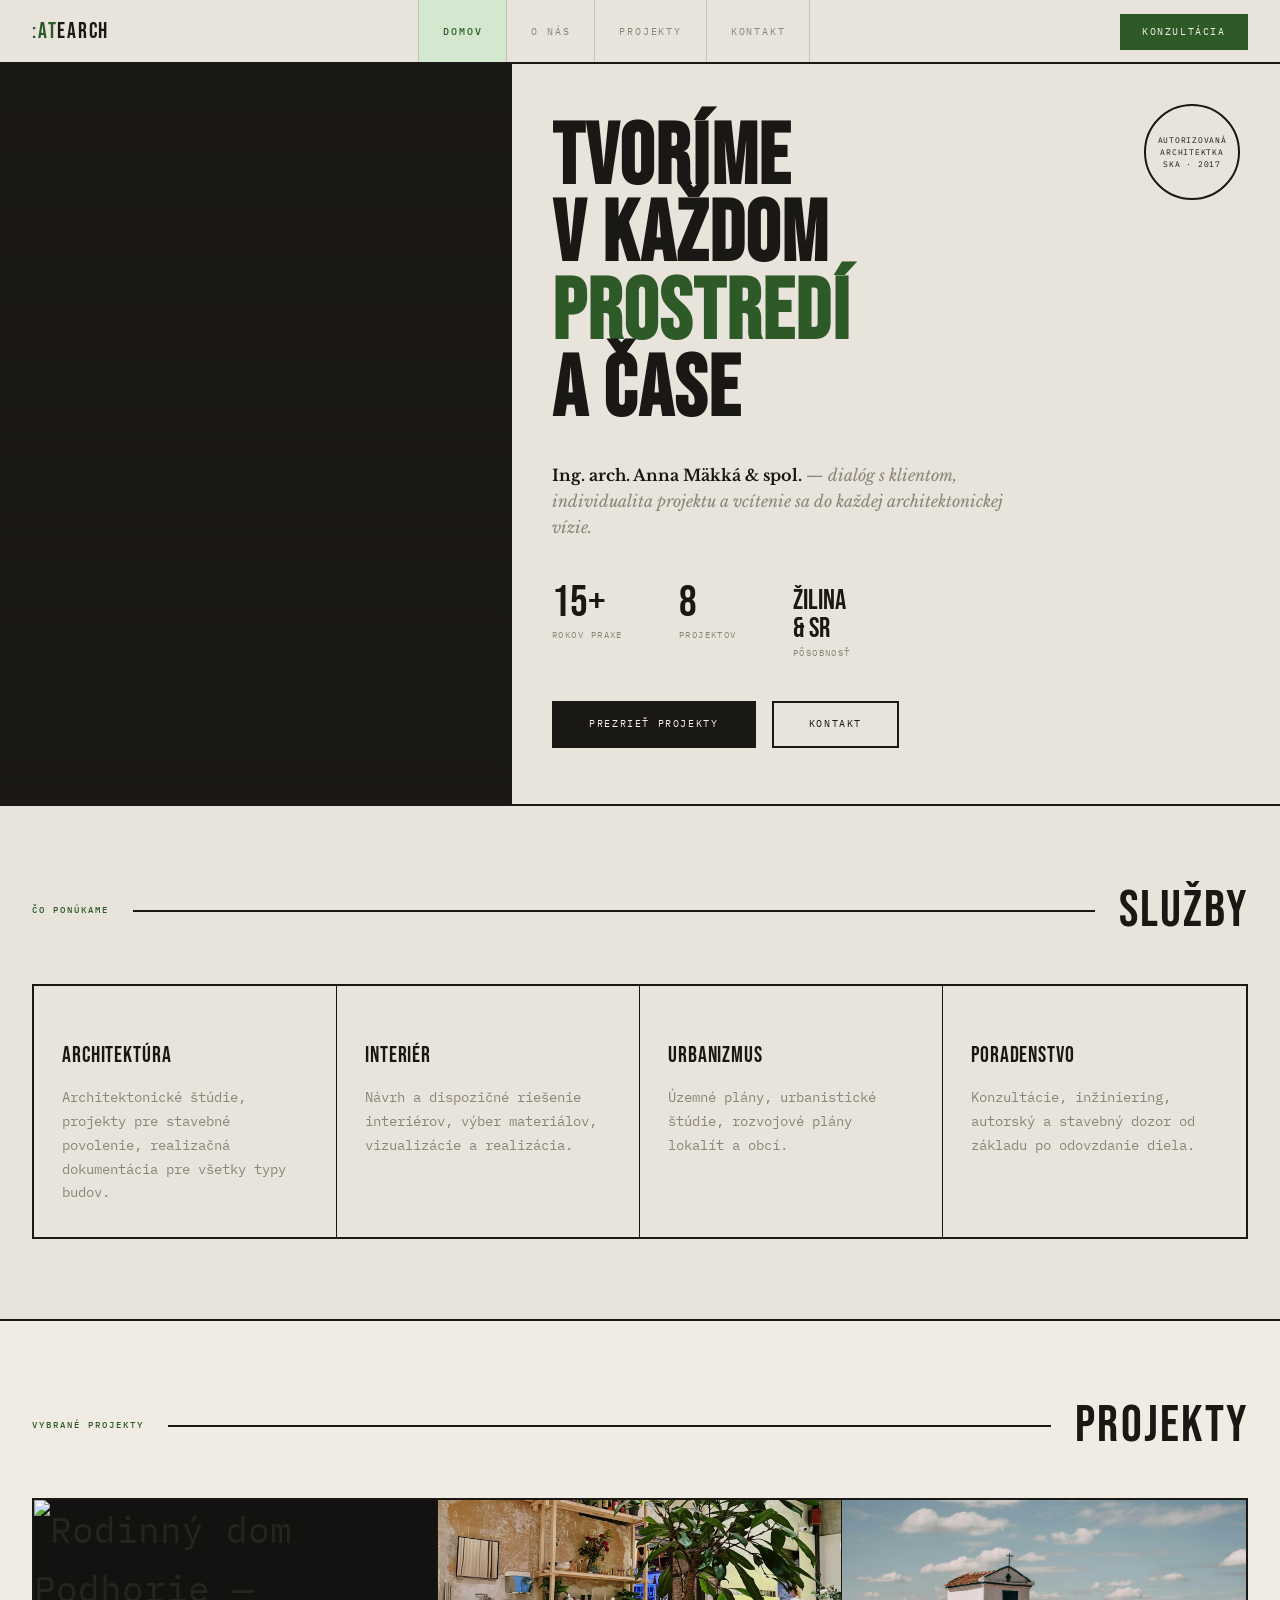
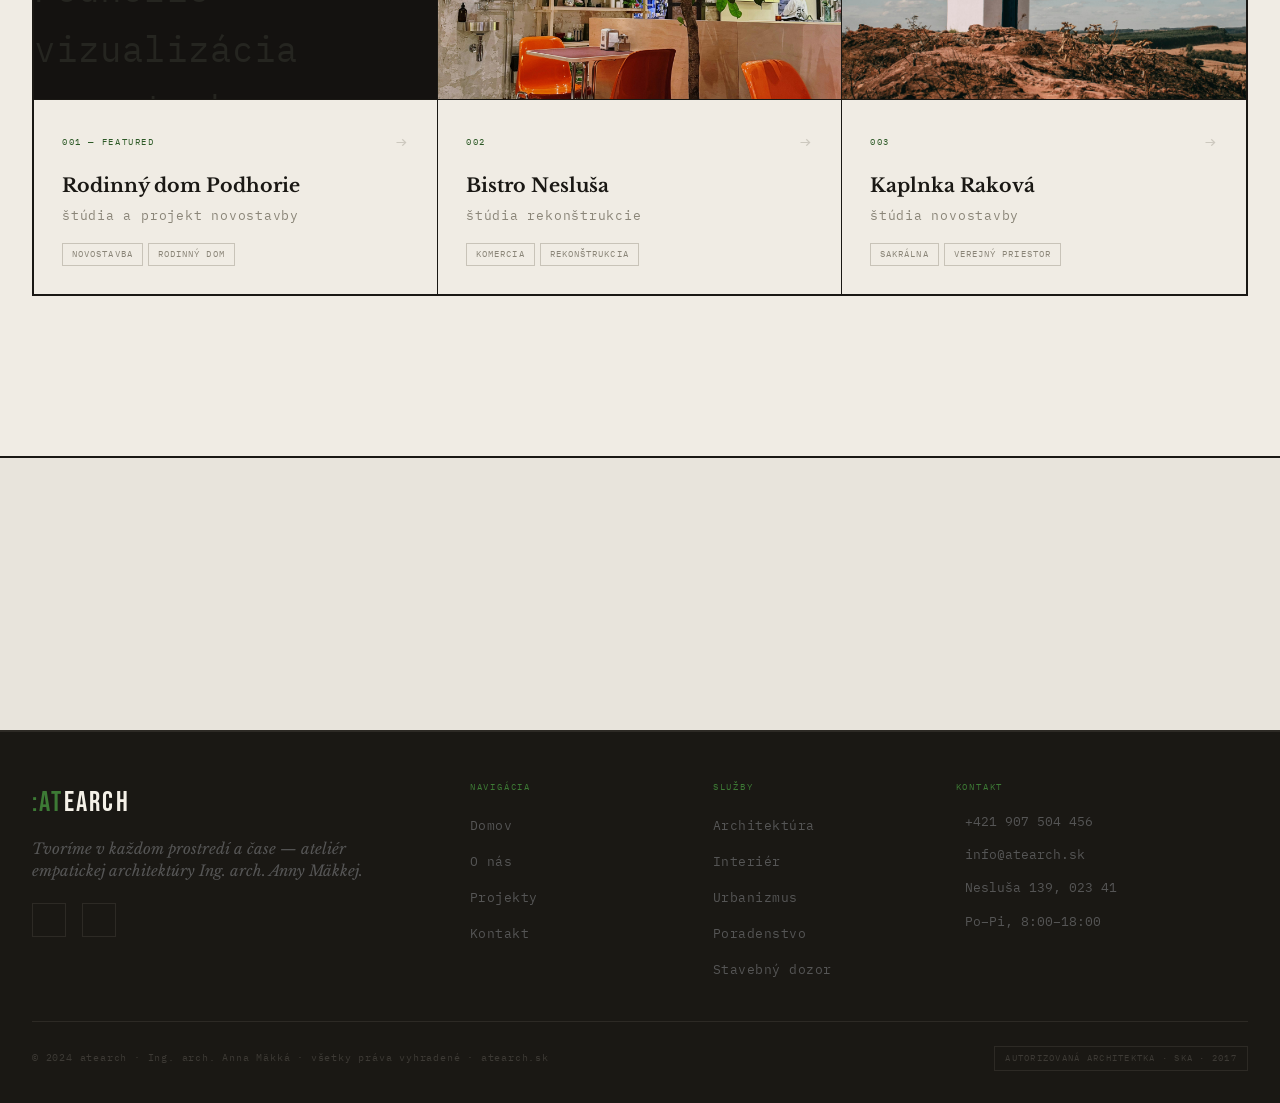
==== commit 7500c409: "Oprava hero layoutu: chýbajúci uzatvárací div po odstránení bloku 2010 (text späť do pravého stĺpca)" ====
--- a/index.html
+++ b/index.html
@@ -17,7 +17,7 @@
 
   <!-- Hero -->
   <section class="hero">
-    <div class="hero-left" style="background-image: linear-gradient(rgba(26,24,20,0.25), rgba(26,24,20,0.55)), url('Foto/pexels-esmihel-15422346.jpg'); background-size: cover; background-position: center;">
+    <div class="hero-left" style="background-image: linear-gradient(rgba(26,24,20,0.25), rgba(26,24,20,0.55)), url('Foto/pexels-esmihel-15422346.jpg'); background-size: cover; background-position: center;"></div>
     <div class="hero-right">
       <div class="hero-stamp">Autorizovaná<br>architektka<br>SKA · 2017</div>
       <h1 class="hero-h1">TVORÍME<br>V KAŽDOM<br><span>PROSTREDÍ</span><br>A ČASE</h1>
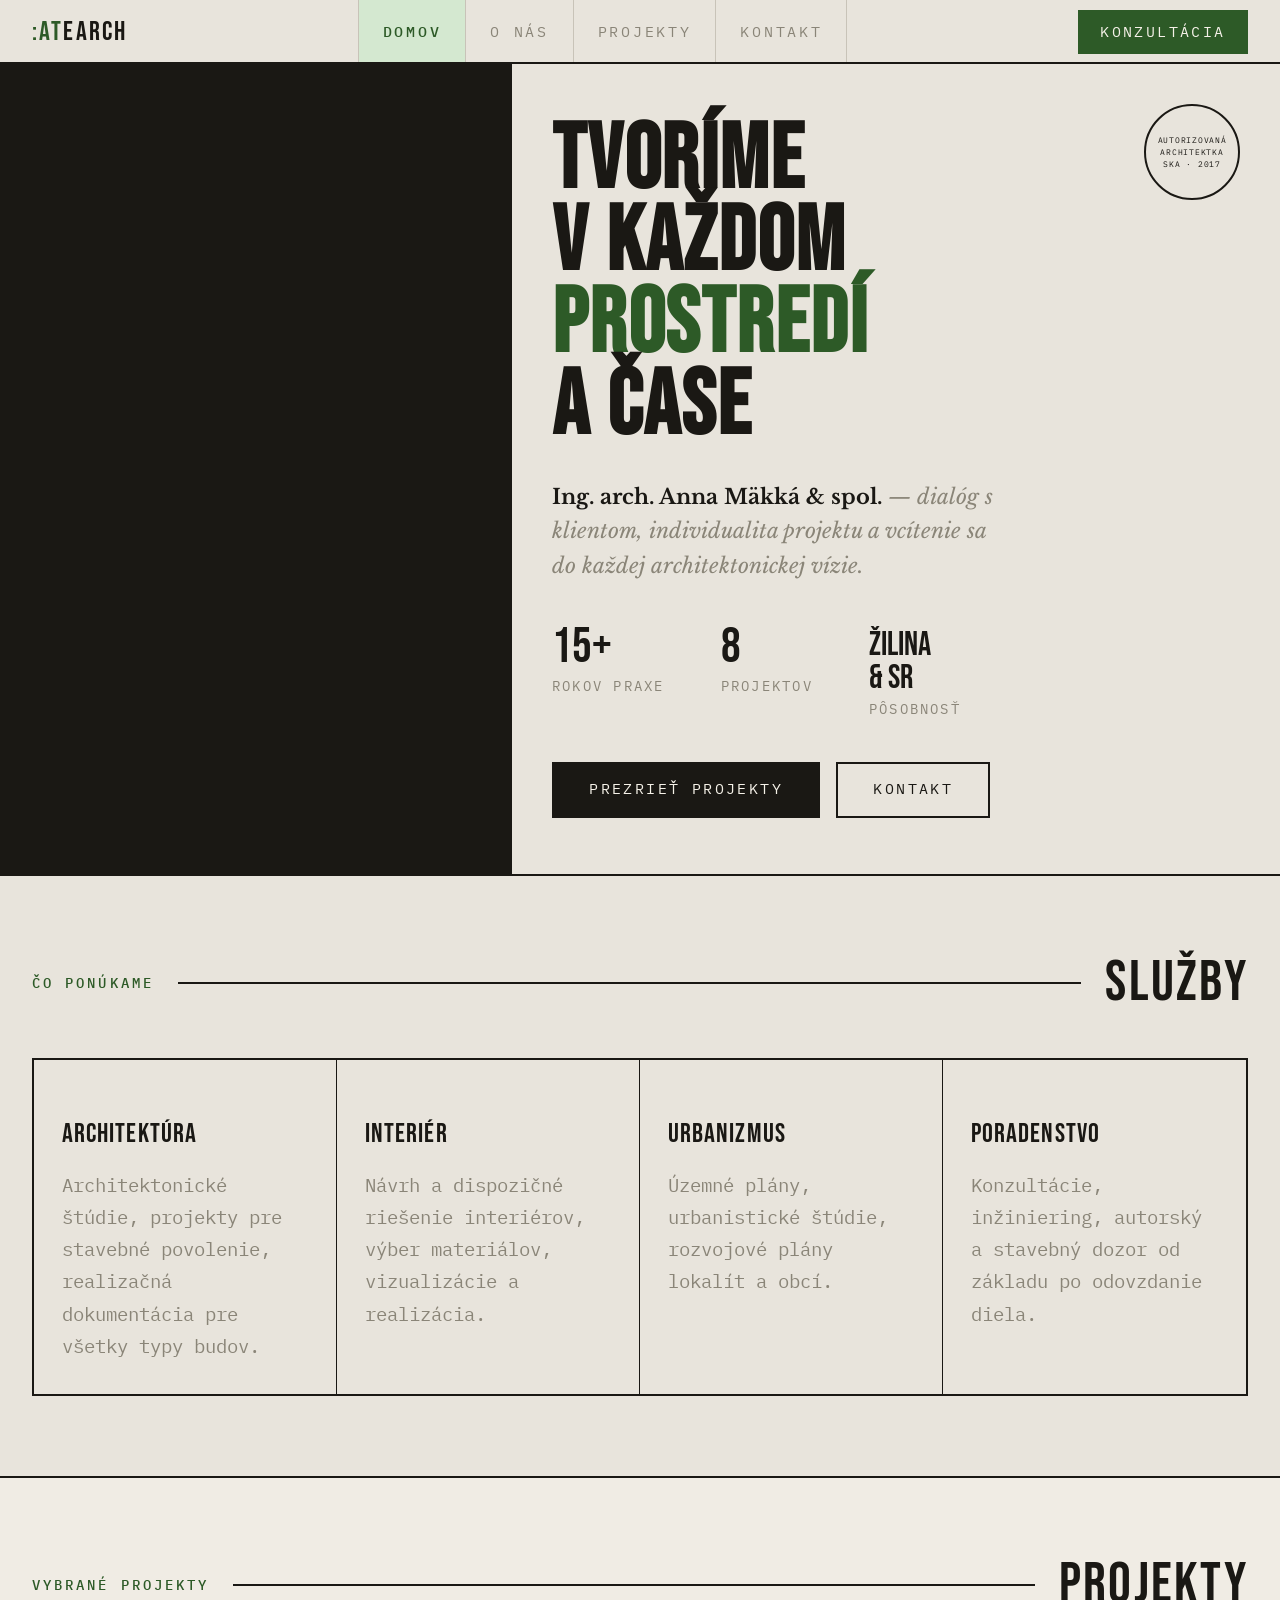
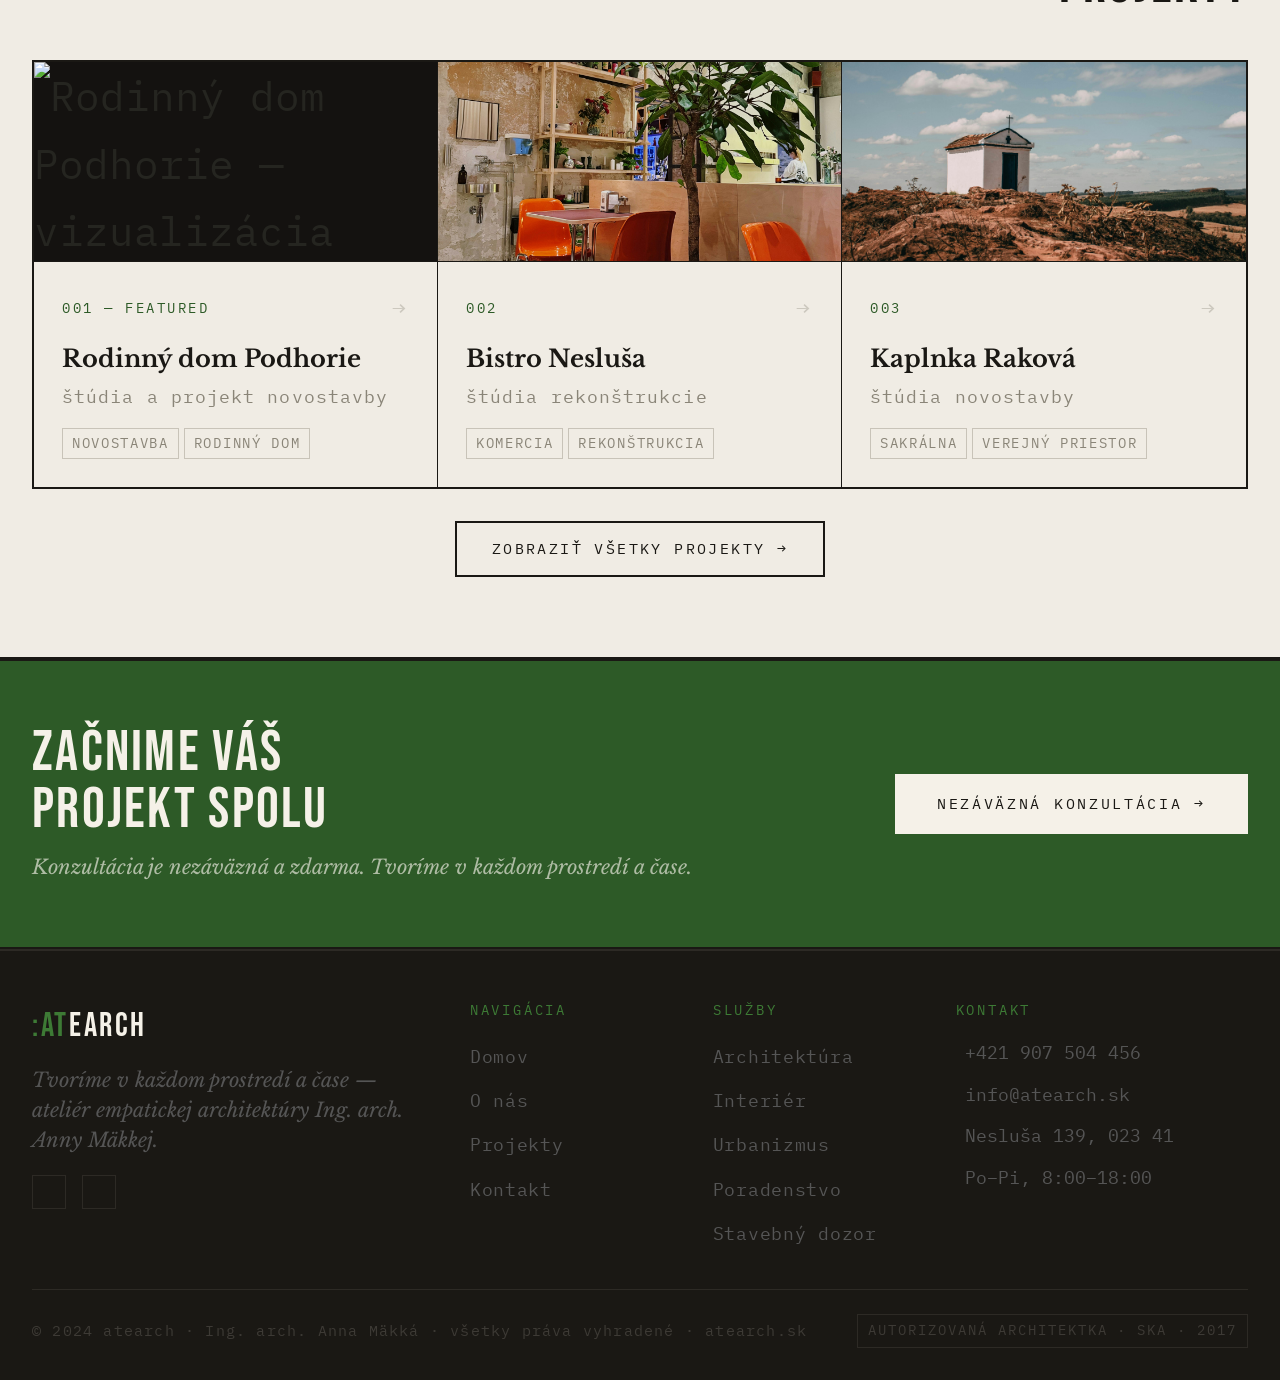
==== commit 60c07d35: "Zväčšenie všetkých veľkostí písma o 5px (CSS aj inline štýly) Co-Authored-By: Claude Opus 4.8 <norep" ====
--- a/index.html
+++ b/index.html
@@ -32,7 +32,7 @@
           <div class="hm-l">projektov</div>
         </div>
         <div class="hm-item">
-          <div class="hm-n" style="font-size:28px;padding-top:6px;">Žilina<br>&amp; SR</div>
+          <div class="hm-n" style="font-size:33px;padding-top:6px;">Žilina<br>&amp; SR</div>
           <div class="hm-l">pôsobnosť</div>
         </div>
       </div>
--- a/style.css
+++ b/style.css
@@ -20,7 +20,7 @@
   font-family: var(--font-body);
   background: var(--bg);
   color: var(--dark);
-  font-size: 16px;
+  font-size: 21px;
   line-height: 1.65;
   overflow-x: hidden;
 }
@@ -80,7 +80,7 @@
 }
 .nav-logo {
   font-family: var(--font-disp);
-  font-size: 22px;
+  font-size: 27px;
   letter-spacing: 0.08em;
   color: var(--dark);
   cursor: pointer;
@@ -100,7 +100,7 @@
   display: block;
   padding: 0 1.5rem;
   line-height: 64px;
-  font-size: 10px;
+  font-size: 15px;
   letter-spacing: 0.18em;
   text-transform: uppercase;
   color: var(--muted);
@@ -118,7 +118,7 @@
   background: var(--green);
   color: var(--white);
   padding: 0.6rem 1.4rem;
-  font-size: 10px;
+  font-size: 15px;
   letter-spacing: 0.16em;
   text-transform: uppercase;
   border: none;
@@ -128,7 +128,7 @@
 
 /* ===================== SHARED ===================== */
 .section-label {
-  font-size: 9px;
+  font-size: 14px;
   letter-spacing: 0.22em;
   text-transform: uppercase;
   color: var(--green);
@@ -136,7 +136,7 @@
 }
 .section-title {
   font-family: var(--font-disp);
-  font-size: 52px;
+  font-size: 57px;
   letter-spacing: 0.04em;
   color: var(--dark);
   line-height: 0.95;
@@ -150,7 +150,7 @@
 .sh-line { flex: 1; height: 2px; background: var(--dark); }
 .tag {
   display: inline-block;
-  font-size: 9px;
+  font-size: 14px;
   letter-spacing: 0.12em;
   text-transform: uppercase;
   padding: 3px 9px;
@@ -163,7 +163,7 @@
   color: var(--white);
   padding: 0.85rem 2.2rem;
   font-family: var(--font-body);
-  font-size: 10px;
+  font-size: 15px;
   letter-spacing: 0.16em;
   text-transform: uppercase;
   border: 2px solid var(--dark);
@@ -177,7 +177,7 @@
   color: var(--dark);
   padding: 0.85rem 2.2rem;
   font-family: var(--font-body);
-  font-size: 10px;
+  font-size: 15px;
   letter-spacing: 0.16em;
   text-transform: uppercase;
   border: 2px solid var(--dark);
@@ -191,7 +191,7 @@
   color: var(--white);
   padding: 0.85rem 2.2rem;
   font-family: var(--font-body);
-  font-size: 10px;
+  font-size: 15px;
   letter-spacing: 0.16em;
   text-transform: uppercase;
   border: 2px solid var(--green);
@@ -216,7 +216,7 @@
 }
 .footer-logo {
   font-family: var(--font-disp);
-  font-size: 28px;
+  font-size: 33px;
   letter-spacing: 0.08em;
   color: var(--white);
   margin-bottom: 0.75rem;
@@ -225,13 +225,13 @@
 .footer-tagline {
   font-family: var(--font-serif);
   font-style: italic;
-  font-size: 15px;
+  font-size: 20px;
   color: #555;
   margin-bottom: 1.25rem;
   line-height: 1.5;
 }
 .footer-col-title {
-  font-size: 9px;
+  font-size: 14px;
   letter-spacing: 0.2em;
   text-transform: uppercase;
   color: var(--green2);
@@ -239,7 +239,7 @@
 }
 .footer-col ul { list-style: none; display: flex; flex-direction: column; gap: 0.6rem; }
 .footer-col ul li a {
-  font-size: 13px;
+  font-size: 18px;
   color: #555;
   transition: color 0.2s;
   letter-spacing: 0.04em;
@@ -249,19 +249,19 @@
   display: flex;
   align-items: center;
   gap: 0.6rem;
-  font-size: 13px;
+  font-size: 18px;
   color: #555;
   margin-bottom: 0.75rem;
 }
-.footer-contact-item i { color: var(--green2); font-size: 15px; }
+.footer-contact-item i { color: var(--green2); font-size: 20px; }
 .footer-bottom {
   display: flex;
   justify-content: space-between;
   align-items: center;
 }
-.footer-copy { font-size: 10px; color: #3d3a35; letter-spacing: 0.08em; }
+.footer-copy { font-size: 15px; color: #3d3a35; letter-spacing: 0.08em; }
 .footer-ska {
-  font-size: 9px;
+  font-size: 14px;
   letter-spacing: 0.14em;
   text-transform: uppercase;
   color: #3d3a35;
@@ -288,14 +288,14 @@
   border-right: 2px solid var(--dark);
 }
 .hero-eyebrow {
-  font-size: 9px;
+  font-size: 14px;
   letter-spacing: 0.22em;
   text-transform: uppercase;
   color: var(--green2);
 }
 .hero-year-block { }
 .hero-since {
-  font-size: 9px;
+  font-size: 14px;
   letter-spacing: 0.18em;
   text-transform: uppercase;
   color: #444;
@@ -303,7 +303,7 @@
 }
 .hero-year {
   font-family: var(--font-disp);
-  font-size: 42px;
+  font-size: 47px;
   color: var(--white);
   letter-spacing: 0.06em;
 }
@@ -334,7 +334,7 @@
 }
 .hero-h1 {
   font-family: var(--font-disp);
-  font-size: 86px;
+  font-size: 91px;
   line-height: 0.9;
   color: var(--dark);
   margin-bottom: 2rem;
@@ -343,7 +343,7 @@
 .hero-h1 span { color: var(--green); }
 .hero-slogan {
   font-family: var(--font-serif);
-  font-size: 16px;
+  font-size: 21px;
   font-style: italic;
   color: var(--muted);
   line-height: 1.65;
@@ -355,13 +355,13 @@
 .hm-item { display: flex; flex-direction: column; gap: 3px; }
 .hm-n {
   font-family: var(--font-disp);
-  font-size: 44px;
+  font-size: 49px;
   color: var(--dark);
   line-height: 1;
 }
 .hm-n span { color: var(--green); }
 .hm-l {
-  font-size: 9px;
+  font-size: 14px;
   letter-spacing: 0.16em;
   text-transform: uppercase;
   color: var(--muted);
@@ -388,19 +388,19 @@
 .svc-item:hover .svc-text { color: var(--white); }
 .svc-item:hover .svc-icon { color: var(--green2); }
 .svc-icon {
-  font-size: 28px;
+  font-size: 33px;
   color: var(--green);
   margin-bottom: 1.25rem;
 }
 .svc-title {
   font-family: var(--font-disp);
-  font-size: 22px;
+  font-size: 27px;
   letter-spacing: 0.04em;
   color: var(--dark);
   margin-bottom: 0.75rem;
 }
 .svc-text {
-  font-size: 14px;
+  font-size: 19px;
   color: var(--muted);
   line-height: 1.7;
 }
@@ -427,14 +427,14 @@
   display: flex;
   align-items: center;
   justify-content: center;
-  font-size: 36px;
+  font-size: 41px;
   color: #252520;
   border-bottom: 1px solid var(--dark);
 }
 .hp-card:hover .hp-img { background: #111; }
 .hp-body { padding: 1.75rem; }
 .hp-idx {
-  font-size: 9px;
+  font-size: 14px;
   letter-spacing: 0.18em;
   color: var(--green);
   margin-bottom: 1rem;
@@ -442,17 +442,17 @@
   justify-content: space-between;
   align-items: center;
 }
-.hp-arr { color: #ccc8be; font-size: 18px; transition: color 0.2s; }
+.hp-arr { color: #ccc8be; font-size: 23px; transition: color 0.2s; }
 .hp-title {
   font-family: var(--font-serif);
-  font-size: 19px;
+  font-size: 24px;
   font-weight: 700;
   color: var(--dark);
   line-height: 1.25;
   margin-bottom: 0.5rem;
 }
 .hp-sub {
-  font-size: 13px;
+  font-size: 18px;
   color: var(--muted);
   letter-spacing: 0.06em;
   margin-bottom: 1rem;
@@ -478,7 +478,7 @@
 }
 .cta-strip-h {
   font-family: var(--font-disp);
-  font-size: 52px;
+  font-size: 57px;
   color: var(--white);
   line-height: 1;
   letter-spacing: 0.04em;
@@ -486,7 +486,7 @@
 .cta-strip-sub {
   font-family: var(--font-serif);
   font-style: italic;
-  font-size: 15px;
+  font-size: 20px;
   color: rgba(245,241,232,0.65);
   margin-top: 0.75rem;
   line-height: 1.6;
@@ -496,7 +496,7 @@
   color: var(--dark);
   padding: 1rem 2.5rem;
   font-family: var(--font-body);
-  font-size: 10px;
+  font-size: 15px;
   letter-spacing: 0.18em;
   text-transform: uppercase;
   border: 2px solid var(--white);
@@ -523,7 +523,7 @@
   justify-content: flex-end;
 }
 .onas-hero-kicker {
-  font-size: 9px;
+  font-size: 14px;
   letter-spacing: 0.22em;
   text-transform: uppercase;
   color: var(--green);
@@ -531,7 +531,7 @@
 }
 .onas-hero-h {
   font-family: var(--font-disp);
-  font-size: 72px;
+  font-size: 77px;
   line-height: 0.92;
   letter-spacing: 0.03em;
   color: var(--dark);
@@ -540,7 +540,7 @@
 .onas-hero-h span { color: var(--green); }
 .onas-hero-text {
   font-family: var(--font-serif);
-  font-size: 15px;
+  font-size: 20px;
   font-style: italic;
   color: var(--muted);
   line-height: 1.7;
@@ -555,19 +555,19 @@
 }
 .onas-initials {
   font-family: var(--font-disp);
-  font-size: 100px;
+  font-size: 105px;
   color: #252520;
   line-height: 1;
 }
 .onas-name {
   font-family: var(--font-serif);
-  font-size: 22px;
+  font-size: 27px;
   font-weight: 700;
   color: var(--white);
   margin-bottom: 0.3rem;
 }
 .onas-role {
-  font-size: 9px;
+  font-size: 14px;
   letter-spacing: 0.18em;
   text-transform: uppercase;
   color: var(--green2);
@@ -584,13 +584,13 @@
 .tl-aside { }
 .tl-aside-title {
   font-family: var(--font-disp);
-  font-size: 48px;
+  font-size: 53px;
   color: var(--dark);
   line-height: 0.95;
   margin-bottom: 1.5rem;
 }
 .tl-aside-text {
-  font-size: 14px;
+  font-size: 19px;
   color: var(--muted);
   line-height: 1.8;
 }
@@ -605,7 +605,7 @@
 .tl-item:last-child { border-bottom: 2px solid var(--dark); }
 .tl-year {
   font-family: var(--font-disp);
-  font-size: 26px;
+  font-size: 31px;
   color: var(--green);
   letter-spacing: 0.04em;
   padding-top: 3px;
@@ -613,13 +613,13 @@
 .tl-content { }
 .tl-event {
   font-family: var(--font-serif);
-  font-size: 16px;
+  font-size: 21px;
   font-weight: 700;
   color: var(--dark);
   margin-bottom: 0.4rem;
 }
 .tl-detail {
-  font-size: 14px;
+  font-size: 19px;
   color: var(--muted);
   line-height: 1.7;
 }
@@ -644,20 +644,20 @@
 .val-item:last-child { border-right: none; }
 .val-num {
   font-family: var(--font-disp);
-  font-size: 64px;
+  font-size: 69px;
   color: #252520;
   line-height: 1;
   margin-bottom: 1rem;
 }
 .val-title {
   font-family: var(--font-disp);
-  font-size: 28px;
+  font-size: 33px;
   color: var(--green2);
   margin-bottom: 0.75rem;
   letter-spacing: 0.04em;
 }
 .val-text {
-  font-size: 14px;
+  font-size: 19px;
   color: #555;
   line-height: 1.8;
 }
@@ -676,7 +676,7 @@
 }
 .ska-right { padding-left: 3rem; }
 .ska-label {
-  font-size: 9px;
+  font-size: 14px;
   letter-spacing: 0.22em;
   text-transform: uppercase;
   color: var(--green);
@@ -684,13 +684,13 @@
 }
 .ska-title {
   font-family: var(--font-disp);
-  font-size: 38px;
+  font-size: 43px;
   color: var(--dark);
   line-height: 0.95;
   margin-bottom: 1.5rem;
 }
 .ska-text {
-  font-size: 15px;
+  font-size: 20px;
   color: var(--muted);
   line-height: 1.8;
 }
@@ -702,9 +702,9 @@
   padding: 1rem 1.5rem;
   margin-top: 1.5rem;
 }
-.ska-badge-icon { font-size: 24px; color: var(--green); }
-.ska-badge-text { font-size: 11px; color: var(--dark); letter-spacing: 0.08em; }
-.ska-badge-text b { display: block; font-family: var(--font-disp); font-size: 20px; color: var(--green); letter-spacing: 0.06em; }
+.ska-badge-icon { font-size: 29px; color: var(--green); }
+.ska-badge-text { font-size: 16px; color: var(--dark); letter-spacing: 0.08em; }
+.ska-badge-text b { display: block; font-family: var(--font-disp); font-size: 25px; color: var(--green); letter-spacing: 0.06em; }
 .services-list { list-style: none; display: flex; flex-direction: column; gap: 0; }
 .services-list li {
   display: flex;
@@ -712,11 +712,11 @@
   gap: 1rem;
   padding: 0.85rem 0;
   border-bottom: 1px solid var(--border);
-  font-size: 14px;
+  font-size: 19px;
   color: var(--dark);
 }
 .services-list li:last-child { border-bottom: none; }
-.services-list li i { color: var(--green); font-size: 16px; }
+.services-list li i { color: var(--green); font-size: 21px; }
 
 /* ========================================================
    PAGE 3 - PROJEKTY
@@ -736,7 +736,7 @@
 }
 .proj-hero-h {
   font-family: var(--font-disp);
-  font-size: 52px;
+  font-size: 57px;
   color: var(--white);
   letter-spacing: 0.04em;
   line-height: 0.95;
@@ -751,7 +751,7 @@
 }
 .proj-hero-desc {
   font-family: var(--font-serif);
-  font-size: 17px;
+  font-size: 22px;
   font-style: italic;
   color: #555;
   line-height: 1.65;
@@ -771,12 +771,12 @@
 }
 .pts-n {
   font-family: var(--font-disp);
-  font-size: 32px;
+  font-size: 37px;
   color: var(--white);
   line-height: 1;
 }
 .pts-n span { color: var(--green2); }
-.pts-l { font-size: 9px; letter-spacing: 0.14em; text-transform: uppercase; color: #444; }
+.pts-l { font-size: 14px; letter-spacing: 0.14em; text-transform: uppercase; color: #444; }
 
 /* FILTER */
 .filter-bar {
@@ -788,7 +788,7 @@
 .filter-btn {
   padding: 1.1rem 2rem;
   font-family: var(--font-body);
-  font-size: 10px;
+  font-size: 15px;
   letter-spacing: 0.16em;
   text-transform: uppercase;
   color: var(--muted);
@@ -825,7 +825,7 @@
   display: flex;
   align-items: center;
   justify-content: center;
-  font-size: 32px;
+  font-size: 37px;
   color: #2d2a25;
   transition: background 0.25s;
   border-bottom: 1px solid var(--dark);
@@ -834,7 +834,7 @@
 .gallery-item:hover .gi-img i { color: rgba(245,241,232,0.3); }
 .gi-body { padding: 1.5rem; background: var(--bg); }
 .gi-type {
-  font-size: 9px;
+  font-size: 14px;
   letter-spacing: 0.16em;
   text-transform: uppercase;
   color: var(--green);
@@ -842,16 +842,16 @@
 }
 .gi-title {
   font-family: var(--font-serif);
-  font-size: 17px;
+  font-size: 22px;
   font-weight: 700;
   color: var(--dark);
   margin-bottom: 0.4rem;
   line-height: 1.25;
 }
-.gi-desc { font-size: 13px; color: var(--muted); line-height: 1.6; margin-bottom: 0.85rem; }
+.gi-desc { font-size: 18px; color: var(--muted); line-height: 1.6; margin-bottom: 0.85rem; }
 .gi-tags { display: flex; flex-wrap: wrap; gap: 4px; }
 .gi-tag {
-  font-size: 8px;
+  font-size: 13px;
   letter-spacing: 0.1em;
   text-transform: uppercase;
   padding: 2px 7px;
@@ -866,7 +866,7 @@
 }
 .gallery-item.wide .gi-img { height: 100%; min-height: 240px; border-bottom: none; border-right: 1px solid var(--dark); }
 .gallery-item.wide .gi-body { display: flex; flex-direction: column; justify-content: flex-end; padding: 2rem; }
-.gallery-item.wide .gi-title { font-size: 22px; }
+.gallery-item.wide .gi-title { font-size: 27px; }
 
 /* ========================================================
    PAGE 4 - KONTAKT
@@ -882,7 +882,7 @@
 }
 .kontakt-h {
   font-family: var(--font-disp);
-  font-size: 72px;
+  font-size: 77px;
   color: var(--dark);
   line-height: 0.9;
   letter-spacing: 0.03em;
@@ -892,7 +892,7 @@
 .kontakt-sub {
   font-family: var(--font-serif);
   font-style: italic;
-  font-size: 15px;
+  font-size: 20px;
   color: var(--muted);
   line-height: 1.7;
   margin-bottom: 3rem;
@@ -913,19 +913,19 @@
   display: flex;
   align-items: center;
   justify-content: center;
-  font-size: 18px;
+  font-size: 23px;
   color: var(--green2);
   flex-shrink: 0;
 }
 .ki-body { }
 .ki-label {
-  font-size: 9px;
+  font-size: 14px;
   letter-spacing: 0.18em;
   text-transform: uppercase;
   color: var(--muted);
   margin-bottom: 2px;
 }
-.ki-val { font-size: 14px; color: var(--dark); font-weight: 400; }
+.ki-val { font-size: 19px; color: var(--dark); font-weight: 400; }
 .ki-val a { color: var(--dark); }
 .ki-val a:hover { color: var(--green); }
 
@@ -936,7 +936,7 @@
 /* FORM */
 .form-title {
   font-family: var(--font-disp);
-  font-size: 36px;
+  font-size: 41px;
   color: var(--white);
   letter-spacing: 0.04em;
   margin-bottom: 2.5rem;
@@ -945,7 +945,7 @@
 .form-row { display: grid; grid-template-columns: 1fr 1fr; gap: 1.25rem; }
 .form-group { display: flex; flex-direction: column; gap: 0.5rem; }
 .form-label {
-  font-size: 9px;
+  font-size: 14px;
   letter-spacing: 0.18em;
   text-transform: uppercase;
   color: #555;
@@ -958,7 +958,7 @@
   color: var(--white);
   padding: 0.85rem 1rem;
   font-family: var(--font-body);
-  font-size: 15px;
+  font-size: 20px;
   transition: border-color 0.2s;
   outline: none;
   width: 100%;
@@ -975,7 +975,7 @@
   color: var(--white);
   padding: 1rem 2.5rem;
   font-family: var(--font-body);
-  font-size: 10px;
+  font-size: 15px;
   letter-spacing: 0.18em;
   text-transform: uppercase;
   border: 2px solid var(--green);
@@ -990,7 +990,7 @@
   background: var(--green);
   border: 1px solid var(--green2);
   padding: 1rem 1.5rem;
-  font-size: 14px;
+  font-size: 19px;
   color: var(--white);
   margin-top: 1rem;
 }
@@ -1007,9 +1007,9 @@
   gap: 0.75rem;
   color: #3d3a35;
 }
-.map-section i { font-size: 48px; color: #252520; }
+.map-section i { font-size: 53px; color: #252520; }
 .map-section span {
-  font-size: 10px;
+  font-size: 15px;
   letter-spacing: 0.16em;
   text-transform: uppercase;
   color: #3d3a35;
@@ -1032,20 +1032,20 @@
   gap: 0.5rem;
 }
 .hours-item:last-child { border-right: none; }
-.hours-icon { font-size: 22px; color: var(--green); margin-bottom: 0.5rem; }
+.hours-icon { font-size: 27px; color: var(--green); margin-bottom: 0.5rem; }
 .hours-label {
-  font-size: 9px;
+  font-size: 14px;
   letter-spacing: 0.16em;
   text-transform: uppercase;
   color: var(--muted);
 }
 .hours-val {
   font-family: var(--font-disp);
-  font-size: 28px;
+  font-size: 33px;
   color: var(--dark);
   letter-spacing: 0.04em;
 }
-.hours-note { font-size: 13px; color: var(--muted); }
+.hours-note { font-size: 18px; color: var(--muted); }
 
 /* ===================== OBRAZKY V KARTACH ===================== */
 .hp-img img,
@@ -1061,7 +1061,7 @@
   background: var(--bg);
 }
 .pd-back a {
-  font-size: 10px;
+  font-size: 15px;
   letter-spacing: 0.16em;
   text-transform: uppercase;
   color: var(--muted);
@@ -1090,7 +1090,7 @@
   background: var(--bg);
 }
 .pd-idx {
-  font-size: 9px;
+  font-size: 14px;
   letter-spacing: 0.22em;
   text-transform: uppercase;
   color: var(--green);
@@ -1098,7 +1098,7 @@
 }
 .pd-title {
   font-family: var(--font-disp);
-  font-size: 60px;
+  font-size: 65px;
   line-height: 0.92;
   letter-spacing: 0.02em;
   color: var(--dark);
@@ -1106,7 +1106,7 @@
 }
 .pd-subtitle {
   font-family: var(--font-serif);
-  font-size: 15px;
+  font-size: 20px;
   font-style: italic;
   color: var(--muted);
   line-height: 1.6;
@@ -1126,7 +1126,7 @@
 }
 .pd-param:last-child { border-right: none; }
 .pd-param-label {
-  font-size: 9px;
+  font-size: 14px;
   letter-spacing: 0.18em;
   text-transform: uppercase;
   color: var(--muted);
@@ -1134,7 +1134,7 @@
 }
 .pd-param-val {
   font-family: var(--font-disp);
-  font-size: 26px;
+  font-size: 31px;
   color: var(--dark);
   letter-spacing: 0.04em;
 }
@@ -1149,13 +1149,13 @@
 }
 .pd-desc-head {
   font-family: var(--font-disp);
-  font-size: 40px;
+  font-size: 45px;
   color: var(--dark);
   line-height: 0.95;
 }
 .pd-desc-head span { color: var(--green); }
 .pd-desc-body p {
-  font-size: 14px;
+  font-size: 19px;
   color: var(--muted);
   line-height: 1.9;
   margin-bottom: 1.25rem;
@@ -1204,14 +1204,14 @@
 .pd-nav-prev { border-right: 1px solid var(--border); }
 .pd-nav-next { text-align: right; }
 .pd-nav-dir {
-  font-size: 9px;
+  font-size: 14px;
   letter-spacing: 0.18em;
   text-transform: uppercase;
   color: var(--green);
 }
 .pd-nav-name {
   font-family: var(--font-serif);
-  font-size: 17px;
+  font-size: 22px;
   font-weight: 700;
   color: var(--dark);
 }
@@ -1219,7 +1219,7 @@
 @media (max-width: 900px) {
   .pd-hero { grid-template-columns: 1fr; }
   .pd-hero-img { border-right: none; border-bottom: 2px solid var(--dark); }
-  .pd-title { font-size: 46px; }
+  .pd-title { font-size: 51px; }
   .pd-params { grid-template-columns: 1fr 1fr; }
   .pd-param:nth-child(2n) { border-right: none; }
   .pd-desc { grid-template-columns: 1fr; gap: 2rem; }
@@ -1232,7 +1232,7 @@
 @media (max-width: 900px) {
   .hero { grid-template-columns: 1fr; }
   .hero-left { min-height: 200px; }
-  .hero-h1 { font-size: 56px; }
+  .hero-h1 { font-size: 61px; }
   .onas-hero { grid-template-columns: 1fr; }
   .gallery-grid { grid-template-columns: repeat(2, 1fr); }
   .gallery-item.wide { grid-column: span 2; }
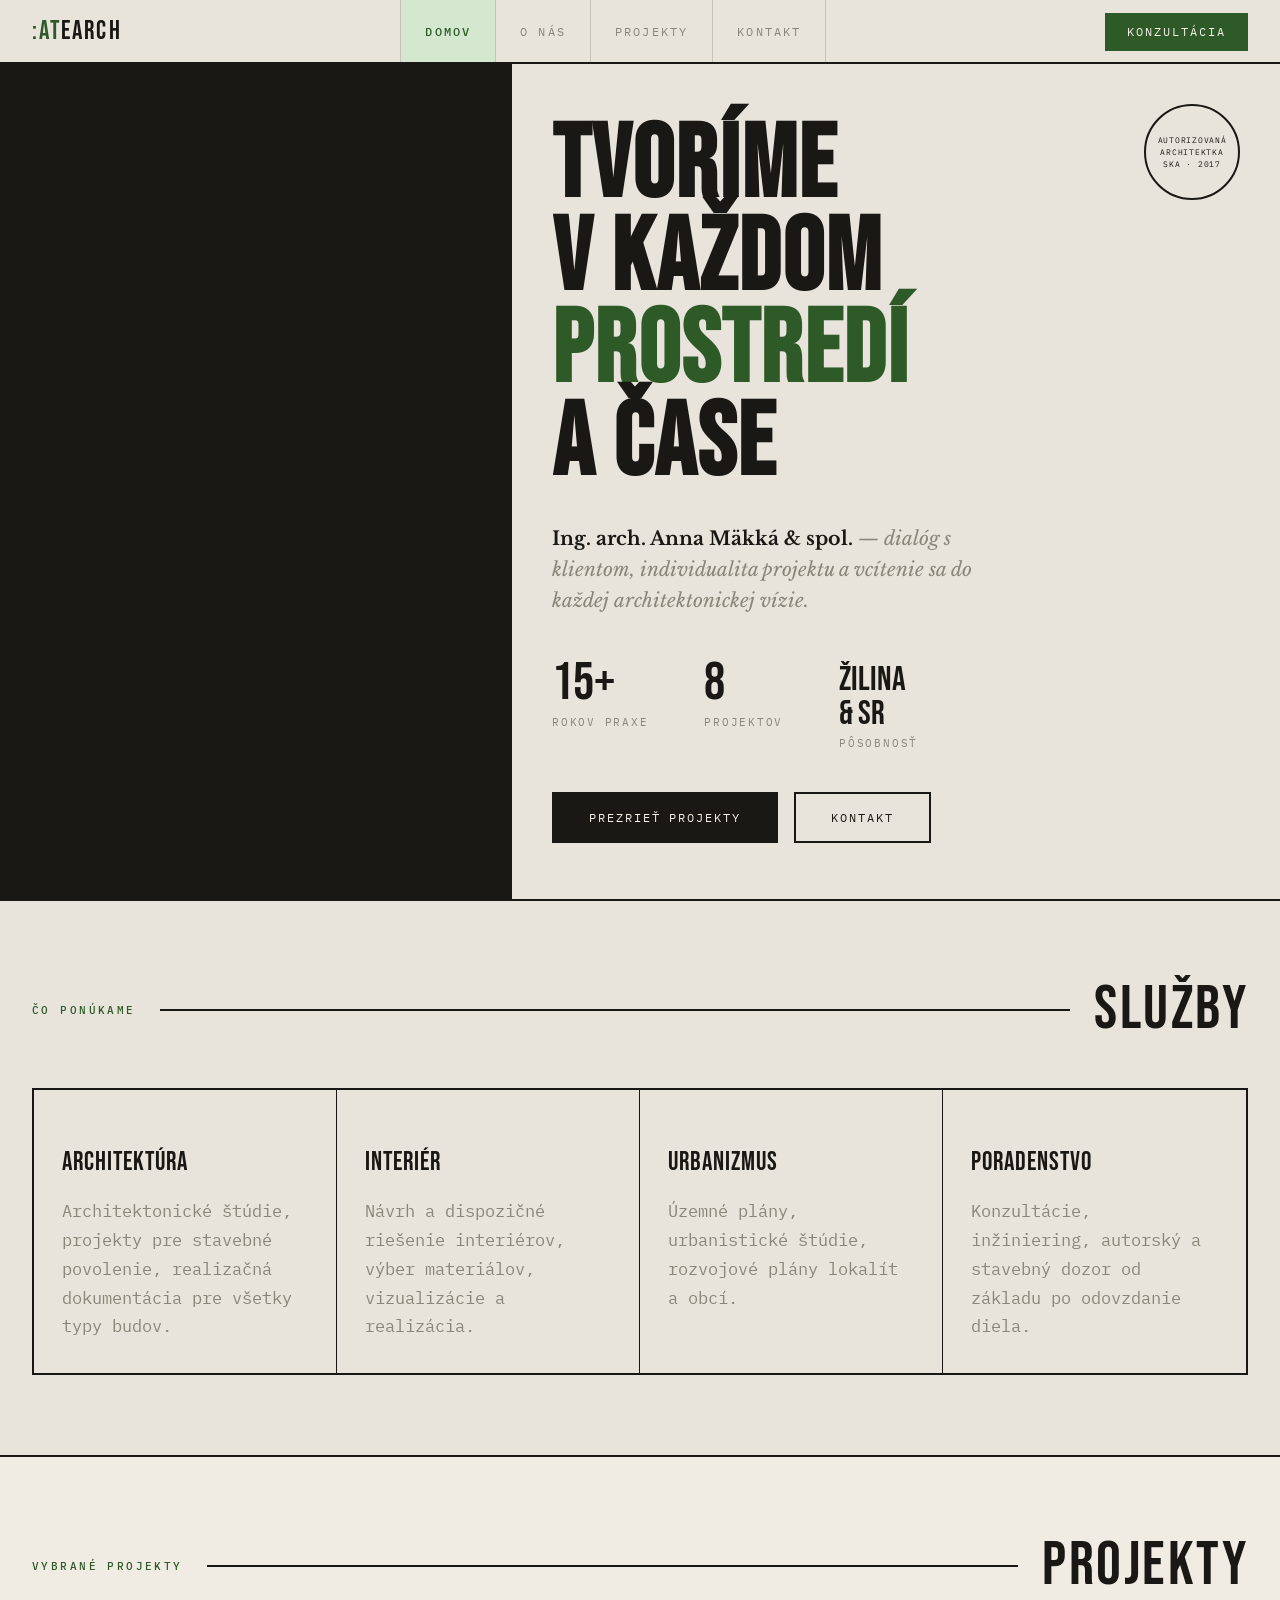
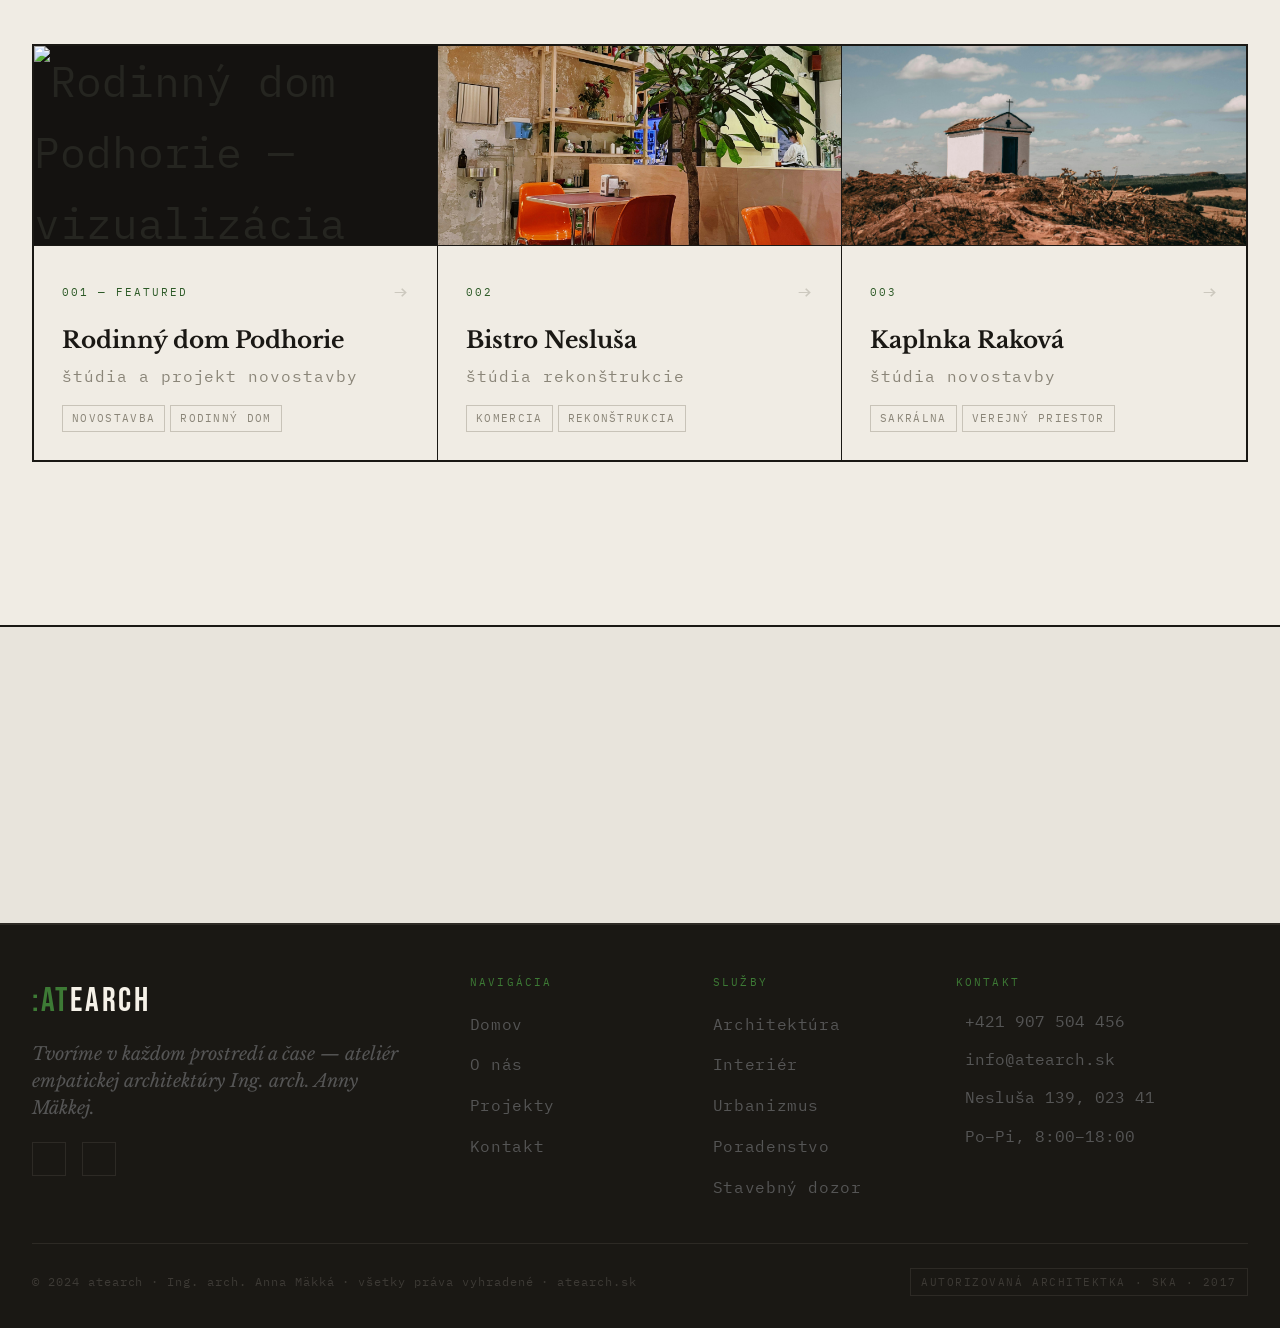
==== commit d22517cb: "Proporčné preškálovanie písma (×1.2) namiesto fixného +5px — zachováva pomery veľkostí Co-Authored-B" ====
--- a/index.html
+++ b/index.html
@@ -32,7 +32,7 @@
           <div class="hm-l">projektov</div>
         </div>
         <div class="hm-item">
-          <div class="hm-n" style="font-size:33px;padding-top:6px;">Žilina<br>&amp; SR</div>
+          <div class="hm-n" style="font-size:34px;padding-top:6px;">Žilina<br>&amp; SR</div>
           <div class="hm-l">pôsobnosť</div>
         </div>
       </div>
--- a/style.css
+++ b/style.css
@@ -20,7 +20,7 @@
   font-family: var(--font-body);
   background: var(--bg);
   color: var(--dark);
-  font-size: 21px;
+  font-size: 19px;
   line-height: 1.65;
   overflow-x: hidden;
 }
@@ -80,7 +80,7 @@
 }
 .nav-logo {
   font-family: var(--font-disp);
-  font-size: 27px;
+  font-size: 26px;
   letter-spacing: 0.08em;
   color: var(--dark);
   cursor: pointer;
@@ -100,7 +100,7 @@
   display: block;
   padding: 0 1.5rem;
   line-height: 64px;
-  font-size: 15px;
+  font-size: 12px;
   letter-spacing: 0.18em;
   text-transform: uppercase;
   color: var(--muted);
@@ -118,7 +118,7 @@
   background: var(--green);
   color: var(--white);
   padding: 0.6rem 1.4rem;
-  font-size: 15px;
+  font-size: 12px;
   letter-spacing: 0.16em;
   text-transform: uppercase;
   border: none;
@@ -128,7 +128,7 @@
 
 /* ===================== SHARED ===================== */
 .section-label {
-  font-size: 14px;
+  font-size: 11px;
   letter-spacing: 0.22em;
   text-transform: uppercase;
   color: var(--green);
@@ -136,7 +136,7 @@
 }
 .section-title {
   font-family: var(--font-disp);
-  font-size: 57px;
+  font-size: 62px;
   letter-spacing: 0.04em;
   color: var(--dark);
   line-height: 0.95;
@@ -150,7 +150,7 @@
 .sh-line { flex: 1; height: 2px; background: var(--dark); }
 .tag {
   display: inline-block;
-  font-size: 14px;
+  font-size: 11px;
   letter-spacing: 0.12em;
   text-transform: uppercase;
   padding: 3px 9px;
@@ -163,7 +163,7 @@
   color: var(--white);
   padding: 0.85rem 2.2rem;
   font-family: var(--font-body);
-  font-size: 15px;
+  font-size: 12px;
   letter-spacing: 0.16em;
   text-transform: uppercase;
   border: 2px solid var(--dark);
@@ -177,7 +177,7 @@
   color: var(--dark);
   padding: 0.85rem 2.2rem;
   font-family: var(--font-body);
-  font-size: 15px;
+  font-size: 12px;
   letter-spacing: 0.16em;
   text-transform: uppercase;
   border: 2px solid var(--dark);
@@ -191,7 +191,7 @@
   color: var(--white);
   padding: 0.85rem 2.2rem;
   font-family: var(--font-body);
-  font-size: 15px;
+  font-size: 12px;
   letter-spacing: 0.16em;
   text-transform: uppercase;
   border: 2px solid var(--green);
@@ -216,7 +216,7 @@
 }
 .footer-logo {
   font-family: var(--font-disp);
-  font-size: 33px;
+  font-size: 34px;
   letter-spacing: 0.08em;
   color: var(--white);
   margin-bottom: 0.75rem;
@@ -225,13 +225,13 @@
 .footer-tagline {
   font-family: var(--font-serif);
   font-style: italic;
-  font-size: 20px;
+  font-size: 18px;
   color: #555;
   margin-bottom: 1.25rem;
   line-height: 1.5;
 }
 .footer-col-title {
-  font-size: 14px;
+  font-size: 11px;
   letter-spacing: 0.2em;
   text-transform: uppercase;
   color: var(--green2);
@@ -239,7 +239,7 @@
 }
 .footer-col ul { list-style: none; display: flex; flex-direction: column; gap: 0.6rem; }
 .footer-col ul li a {
-  font-size: 18px;
+  font-size: 16px;
   color: #555;
   transition: color 0.2s;
   letter-spacing: 0.04em;
@@ -249,19 +249,19 @@
   display: flex;
   align-items: center;
   gap: 0.6rem;
-  font-size: 18px;
+  font-size: 16px;
   color: #555;
   margin-bottom: 0.75rem;
 }
-.footer-contact-item i { color: var(--green2); font-size: 20px; }
+.footer-contact-item i { color: var(--green2); font-size: 18px; }
 .footer-bottom {
   display: flex;
   justify-content: space-between;
   align-items: center;
 }
-.footer-copy { font-size: 15px; color: #3d3a35; letter-spacing: 0.08em; }
+.footer-copy { font-size: 12px; color: #3d3a35; letter-spacing: 0.08em; }
 .footer-ska {
-  font-size: 14px;
+  font-size: 11px;
   letter-spacing: 0.14em;
   text-transform: uppercase;
   color: #3d3a35;
@@ -288,14 +288,14 @@
   border-right: 2px solid var(--dark);
 }
 .hero-eyebrow {
-  font-size: 14px;
+  font-size: 11px;
   letter-spacing: 0.22em;
   text-transform: uppercase;
   color: var(--green2);
 }
 .hero-year-block { }
 .hero-since {
-  font-size: 14px;
+  font-size: 11px;
   letter-spacing: 0.18em;
   text-transform: uppercase;
   color: #444;
@@ -303,7 +303,7 @@
 }
 .hero-year {
   font-family: var(--font-disp);
-  font-size: 47px;
+  font-size: 50px;
   color: var(--white);
   letter-spacing: 0.06em;
 }
@@ -334,7 +334,7 @@
 }
 .hero-h1 {
   font-family: var(--font-disp);
-  font-size: 91px;
+  font-size: 103px;
   line-height: 0.9;
   color: var(--dark);
   margin-bottom: 2rem;
@@ -343,7 +343,7 @@
 .hero-h1 span { color: var(--green); }
 .hero-slogan {
   font-family: var(--font-serif);
-  font-size: 21px;
+  font-size: 19px;
   font-style: italic;
   color: var(--muted);
   line-height: 1.65;
@@ -355,13 +355,13 @@
 .hm-item { display: flex; flex-direction: column; gap: 3px; }
 .hm-n {
   font-family: var(--font-disp);
-  font-size: 49px;
+  font-size: 53px;
   color: var(--dark);
   line-height: 1;
 }
 .hm-n span { color: var(--green); }
 .hm-l {
-  font-size: 14px;
+  font-size: 11px;
   letter-spacing: 0.16em;
   text-transform: uppercase;
   color: var(--muted);
@@ -388,19 +388,19 @@
 .svc-item:hover .svc-text { color: var(--white); }
 .svc-item:hover .svc-icon { color: var(--green2); }
 .svc-icon {
-  font-size: 33px;
+  font-size: 34px;
   color: var(--green);
   margin-bottom: 1.25rem;
 }
 .svc-title {
   font-family: var(--font-disp);
-  font-size: 27px;
+  font-size: 26px;
   letter-spacing: 0.04em;
   color: var(--dark);
   margin-bottom: 0.75rem;
 }
 .svc-text {
-  font-size: 19px;
+  font-size: 17px;
   color: var(--muted);
   line-height: 1.7;
 }
@@ -427,14 +427,14 @@
   display: flex;
   align-items: center;
   justify-content: center;
-  font-size: 41px;
+  font-size: 43px;
   color: #252520;
   border-bottom: 1px solid var(--dark);
 }
 .hp-card:hover .hp-img { background: #111; }
 .hp-body { padding: 1.75rem; }
 .hp-idx {
-  font-size: 14px;
+  font-size: 11px;
   letter-spacing: 0.18em;
   color: var(--green);
   margin-bottom: 1rem;
@@ -442,17 +442,17 @@
   justify-content: space-between;
   align-items: center;
 }
-.hp-arr { color: #ccc8be; font-size: 23px; transition: color 0.2s; }
+.hp-arr { color: #ccc8be; font-size: 22px; transition: color 0.2s; }
 .hp-title {
   font-family: var(--font-serif);
-  font-size: 24px;
+  font-size: 23px;
   font-weight: 700;
   color: var(--dark);
   line-height: 1.25;
   margin-bottom: 0.5rem;
 }
 .hp-sub {
-  font-size: 18px;
+  font-size: 16px;
   color: var(--muted);
   letter-spacing: 0.06em;
   margin-bottom: 1rem;
@@ -478,7 +478,7 @@
 }
 .cta-strip-h {
   font-family: var(--font-disp);
-  font-size: 57px;
+  font-size: 62px;
   color: var(--white);
   line-height: 1;
   letter-spacing: 0.04em;
@@ -486,7 +486,7 @@
 .cta-strip-sub {
   font-family: var(--font-serif);
   font-style: italic;
-  font-size: 20px;
+  font-size: 18px;
   color: rgba(245,241,232,0.65);
   margin-top: 0.75rem;
   line-height: 1.6;
@@ -496,7 +496,7 @@
   color: var(--dark);
   padding: 1rem 2.5rem;
   font-family: var(--font-body);
-  font-size: 15px;
+  font-size: 12px;
   letter-spacing: 0.18em;
   text-transform: uppercase;
   border: 2px solid var(--white);
@@ -523,7 +523,7 @@
   justify-content: flex-end;
 }
 .onas-hero-kicker {
-  font-size: 14px;
+  font-size: 11px;
   letter-spacing: 0.22em;
   text-transform: uppercase;
   color: var(--green);
@@ -531,7 +531,7 @@
 }
 .onas-hero-h {
   font-family: var(--font-disp);
-  font-size: 77px;
+  font-size: 86px;
   line-height: 0.92;
   letter-spacing: 0.03em;
   color: var(--dark);
@@ -540,7 +540,7 @@
 .onas-hero-h span { color: var(--green); }
 .onas-hero-text {
   font-family: var(--font-serif);
-  font-size: 20px;
+  font-size: 18px;
   font-style: italic;
   color: var(--muted);
   line-height: 1.7;
@@ -555,19 +555,19 @@
 }
 .onas-initials {
   font-family: var(--font-disp);
-  font-size: 105px;
+  font-size: 120px;
   color: #252520;
   line-height: 1;
 }
 .onas-name {
   font-family: var(--font-serif);
-  font-size: 27px;
+  font-size: 26px;
   font-weight: 700;
   color: var(--white);
   margin-bottom: 0.3rem;
 }
 .onas-role {
-  font-size: 14px;
+  font-size: 11px;
   letter-spacing: 0.18em;
   text-transform: uppercase;
   color: var(--green2);
@@ -584,13 +584,13 @@
 .tl-aside { }
 .tl-aside-title {
   font-family: var(--font-disp);
-  font-size: 53px;
+  font-size: 58px;
   color: var(--dark);
   line-height: 0.95;
   margin-bottom: 1.5rem;
 }
 .tl-aside-text {
-  font-size: 19px;
+  font-size: 17px;
   color: var(--muted);
   line-height: 1.8;
 }
@@ -613,13 +613,13 @@
 .tl-content { }
 .tl-event {
   font-family: var(--font-serif);
-  font-size: 21px;
+  font-size: 19px;
   font-weight: 700;
   color: var(--dark);
   margin-bottom: 0.4rem;
 }
 .tl-detail {
-  font-size: 19px;
+  font-size: 17px;
   color: var(--muted);
   line-height: 1.7;
 }
@@ -644,20 +644,20 @@
 .val-item:last-child { border-right: none; }
 .val-num {
   font-family: var(--font-disp);
-  font-size: 69px;
+  font-size: 77px;
   color: #252520;
   line-height: 1;
   margin-bottom: 1rem;
 }
 .val-title {
   font-family: var(--font-disp);
-  font-size: 33px;
+  font-size: 34px;
   color: var(--green2);
   margin-bottom: 0.75rem;
   letter-spacing: 0.04em;
 }
 .val-text {
-  font-size: 19px;
+  font-size: 17px;
   color: #555;
   line-height: 1.8;
 }
@@ -676,7 +676,7 @@
 }
 .ska-right { padding-left: 3rem; }
 .ska-label {
-  font-size: 14px;
+  font-size: 11px;
   letter-spacing: 0.22em;
   text-transform: uppercase;
   color: var(--green);
@@ -684,13 +684,13 @@
 }
 .ska-title {
   font-family: var(--font-disp);
-  font-size: 43px;
+  font-size: 46px;
   color: var(--dark);
   line-height: 0.95;
   margin-bottom: 1.5rem;
 }
 .ska-text {
-  font-size: 20px;
+  font-size: 18px;
   color: var(--muted);
   line-height: 1.8;
 }
@@ -703,8 +703,8 @@
   margin-top: 1.5rem;
 }
 .ska-badge-icon { font-size: 29px; color: var(--green); }
-.ska-badge-text { font-size: 16px; color: var(--dark); letter-spacing: 0.08em; }
-.ska-badge-text b { display: block; font-family: var(--font-disp); font-size: 25px; color: var(--green); letter-spacing: 0.06em; }
+.ska-badge-text { font-size: 13px; color: var(--dark); letter-spacing: 0.08em; }
+.ska-badge-text b { display: block; font-family: var(--font-disp); font-size: 24px; color: var(--green); letter-spacing: 0.06em; }
 .services-list { list-style: none; display: flex; flex-direction: column; gap: 0; }
 .services-list li {
   display: flex;
@@ -712,11 +712,11 @@
   gap: 1rem;
   padding: 0.85rem 0;
   border-bottom: 1px solid var(--border);
-  font-size: 19px;
+  font-size: 17px;
   color: var(--dark);
 }
 .services-list li:last-child { border-bottom: none; }
-.services-list li i { color: var(--green); font-size: 21px; }
+.services-list li i { color: var(--green); font-size: 19px; }
 
 /* ========================================================
    PAGE 3 - PROJEKTY
@@ -736,7 +736,7 @@
 }
 .proj-hero-h {
   font-family: var(--font-disp);
-  font-size: 57px;
+  font-size: 62px;
   color: var(--white);
   letter-spacing: 0.04em;
   line-height: 0.95;
@@ -751,7 +751,7 @@
 }
 .proj-hero-desc {
   font-family: var(--font-serif);
-  font-size: 22px;
+  font-size: 20px;
   font-style: italic;
   color: #555;
   line-height: 1.65;
@@ -771,12 +771,12 @@
 }
 .pts-n {
   font-family: var(--font-disp);
-  font-size: 37px;
+  font-size: 38px;
   color: var(--white);
   line-height: 1;
 }
 .pts-n span { color: var(--green2); }
-.pts-l { font-size: 14px; letter-spacing: 0.14em; text-transform: uppercase; color: #444; }
+.pts-l { font-size: 11px; letter-spacing: 0.14em; text-transform: uppercase; color: #444; }
 
 /* FILTER */
 .filter-bar {
@@ -788,7 +788,7 @@
 .filter-btn {
   padding: 1.1rem 2rem;
   font-family: var(--font-body);
-  font-size: 15px;
+  font-size: 12px;
   letter-spacing: 0.16em;
   text-transform: uppercase;
   color: var(--muted);
@@ -825,7 +825,7 @@
   display: flex;
   align-items: center;
   justify-content: center;
-  font-size: 37px;
+  font-size: 38px;
   color: #2d2a25;
   transition: background 0.25s;
   border-bottom: 1px solid var(--dark);
@@ -834,7 +834,7 @@
 .gallery-item:hover .gi-img i { color: rgba(245,241,232,0.3); }
 .gi-body { padding: 1.5rem; background: var(--bg); }
 .gi-type {
-  font-size: 14px;
+  font-size: 11px;
   letter-spacing: 0.16em;
   text-transform: uppercase;
   color: var(--green);
@@ -842,16 +842,16 @@
 }
 .gi-title {
   font-family: var(--font-serif);
-  font-size: 22px;
+  font-size: 20px;
   font-weight: 700;
   color: var(--dark);
   margin-bottom: 0.4rem;
   line-height: 1.25;
 }
-.gi-desc { font-size: 18px; color: var(--muted); line-height: 1.6; margin-bottom: 0.85rem; }
+.gi-desc { font-size: 16px; color: var(--muted); line-height: 1.6; margin-bottom: 0.85rem; }
 .gi-tags { display: flex; flex-wrap: wrap; gap: 4px; }
 .gi-tag {
-  font-size: 13px;
+  font-size: 10px;
   letter-spacing: 0.1em;
   text-transform: uppercase;
   padding: 2px 7px;
@@ -866,7 +866,7 @@
 }
 .gallery-item.wide .gi-img { height: 100%; min-height: 240px; border-bottom: none; border-right: 1px solid var(--dark); }
 .gallery-item.wide .gi-body { display: flex; flex-direction: column; justify-content: flex-end; padding: 2rem; }
-.gallery-item.wide .gi-title { font-size: 27px; }
+.gallery-item.wide .gi-title { font-size: 26px; }
 
 /* ========================================================
    PAGE 4 - KONTAKT
@@ -882,7 +882,7 @@
 }
 .kontakt-h {
   font-family: var(--font-disp);
-  font-size: 77px;
+  font-size: 86px;
   color: var(--dark);
   line-height: 0.9;
   letter-spacing: 0.03em;
@@ -892,7 +892,7 @@
 .kontakt-sub {
   font-family: var(--font-serif);
   font-style: italic;
-  font-size: 20px;
+  font-size: 18px;
   color: var(--muted);
   line-height: 1.7;
   margin-bottom: 3rem;
@@ -913,19 +913,19 @@
   display: flex;
   align-items: center;
   justify-content: center;
-  font-size: 23px;
+  font-size: 22px;
   color: var(--green2);
   flex-shrink: 0;
 }
 .ki-body { }
 .ki-label {
-  font-size: 14px;
+  font-size: 11px;
   letter-spacing: 0.18em;
   text-transform: uppercase;
   color: var(--muted);
   margin-bottom: 2px;
 }
-.ki-val { font-size: 19px; color: var(--dark); font-weight: 400; }
+.ki-val { font-size: 17px; color: var(--dark); font-weight: 400; }
 .ki-val a { color: var(--dark); }
 .ki-val a:hover { color: var(--green); }
 
@@ -936,7 +936,7 @@
 /* FORM */
 .form-title {
   font-family: var(--font-disp);
-  font-size: 41px;
+  font-size: 43px;
   color: var(--white);
   letter-spacing: 0.04em;
   margin-bottom: 2.5rem;
@@ -945,7 +945,7 @@
 .form-row { display: grid; grid-template-columns: 1fr 1fr; gap: 1.25rem; }
 .form-group { display: flex; flex-direction: column; gap: 0.5rem; }
 .form-label {
-  font-size: 14px;
+  font-size: 11px;
   letter-spacing: 0.18em;
   text-transform: uppercase;
   color: #555;
@@ -958,7 +958,7 @@
   color: var(--white);
   padding: 0.85rem 1rem;
   font-family: var(--font-body);
-  font-size: 20px;
+  font-size: 18px;
   transition: border-color 0.2s;
   outline: none;
   width: 100%;
@@ -975,7 +975,7 @@
   color: var(--white);
   padding: 1rem 2.5rem;
   font-family: var(--font-body);
-  font-size: 15px;
+  font-size: 12px;
   letter-spacing: 0.18em;
   text-transform: uppercase;
   border: 2px solid var(--green);
@@ -990,7 +990,7 @@
   background: var(--green);
   border: 1px solid var(--green2);
   padding: 1rem 1.5rem;
-  font-size: 19px;
+  font-size: 17px;
   color: var(--white);
   margin-top: 1rem;
 }
@@ -1007,9 +1007,9 @@
   gap: 0.75rem;
   color: #3d3a35;
 }
-.map-section i { font-size: 53px; color: #252520; }
+.map-section i { font-size: 58px; color: #252520; }
 .map-section span {
-  font-size: 15px;
+  font-size: 12px;
   letter-spacing: 0.16em;
   text-transform: uppercase;
   color: #3d3a35;
@@ -1032,20 +1032,20 @@
   gap: 0.5rem;
 }
 .hours-item:last-child { border-right: none; }
-.hours-icon { font-size: 27px; color: var(--green); margin-bottom: 0.5rem; }
+.hours-icon { font-size: 26px; color: var(--green); margin-bottom: 0.5rem; }
 .hours-label {
-  font-size: 14px;
+  font-size: 11px;
   letter-spacing: 0.16em;
   text-transform: uppercase;
   color: var(--muted);
 }
 .hours-val {
   font-family: var(--font-disp);
-  font-size: 33px;
+  font-size: 34px;
   color: var(--dark);
   letter-spacing: 0.04em;
 }
-.hours-note { font-size: 18px; color: var(--muted); }
+.hours-note { font-size: 16px; color: var(--muted); }
 
 /* ===================== OBRAZKY V KARTACH ===================== */
 .hp-img img,
@@ -1061,7 +1061,7 @@
   background: var(--bg);
 }
 .pd-back a {
-  font-size: 15px;
+  font-size: 12px;
   letter-spacing: 0.16em;
   text-transform: uppercase;
   color: var(--muted);
@@ -1090,7 +1090,7 @@
   background: var(--bg);
 }
 .pd-idx {
-  font-size: 14px;
+  font-size: 11px;
   letter-spacing: 0.22em;
   text-transform: uppercase;
   color: var(--green);
@@ -1098,7 +1098,7 @@
 }
 .pd-title {
   font-family: var(--font-disp);
-  font-size: 65px;
+  font-size: 72px;
   line-height: 0.92;
   letter-spacing: 0.02em;
   color: var(--dark);
@@ -1106,7 +1106,7 @@
 }
 .pd-subtitle {
   font-family: var(--font-serif);
-  font-size: 20px;
+  font-size: 18px;
   font-style: italic;
   color: var(--muted);
   line-height: 1.6;
@@ -1126,7 +1126,7 @@
 }
 .pd-param:last-child { border-right: none; }
 .pd-param-label {
-  font-size: 14px;
+  font-size: 11px;
   letter-spacing: 0.18em;
   text-transform: uppercase;
   color: var(--muted);
@@ -1149,13 +1149,13 @@
 }
 .pd-desc-head {
   font-family: var(--font-disp);
-  font-size: 45px;
+  font-size: 48px;
   color: var(--dark);
   line-height: 0.95;
 }
 .pd-desc-head span { color: var(--green); }
 .pd-desc-body p {
-  font-size: 19px;
+  font-size: 17px;
   color: var(--muted);
   line-height: 1.9;
   margin-bottom: 1.25rem;
@@ -1204,14 +1204,14 @@
 .pd-nav-prev { border-right: 1px solid var(--border); }
 .pd-nav-next { text-align: right; }
 .pd-nav-dir {
-  font-size: 14px;
+  font-size: 11px;
   letter-spacing: 0.18em;
   text-transform: uppercase;
   color: var(--green);
 }
 .pd-nav-name {
   font-family: var(--font-serif);
-  font-size: 22px;
+  font-size: 20px;
   font-weight: 700;
   color: var(--dark);
 }
@@ -1219,7 +1219,7 @@
 @media (max-width: 900px) {
   .pd-hero { grid-template-columns: 1fr; }
   .pd-hero-img { border-right: none; border-bottom: 2px solid var(--dark); }
-  .pd-title { font-size: 51px; }
+  .pd-title { font-size: 55px; }
   .pd-params { grid-template-columns: 1fr 1fr; }
   .pd-param:nth-child(2n) { border-right: none; }
   .pd-desc { grid-template-columns: 1fr; gap: 2rem; }
@@ -1232,7 +1232,7 @@
 @media (max-width: 900px) {
   .hero { grid-template-columns: 1fr; }
   .hero-left { min-height: 200px; }
-  .hero-h1 { font-size: 61px; }
+  .hero-h1 { font-size: 67px; }
   .onas-hero { grid-template-columns: 1fr; }
   .gallery-grid { grid-template-columns: repeat(2, 1fr); }
   .gallery-item.wide { grid-column: span 2; }
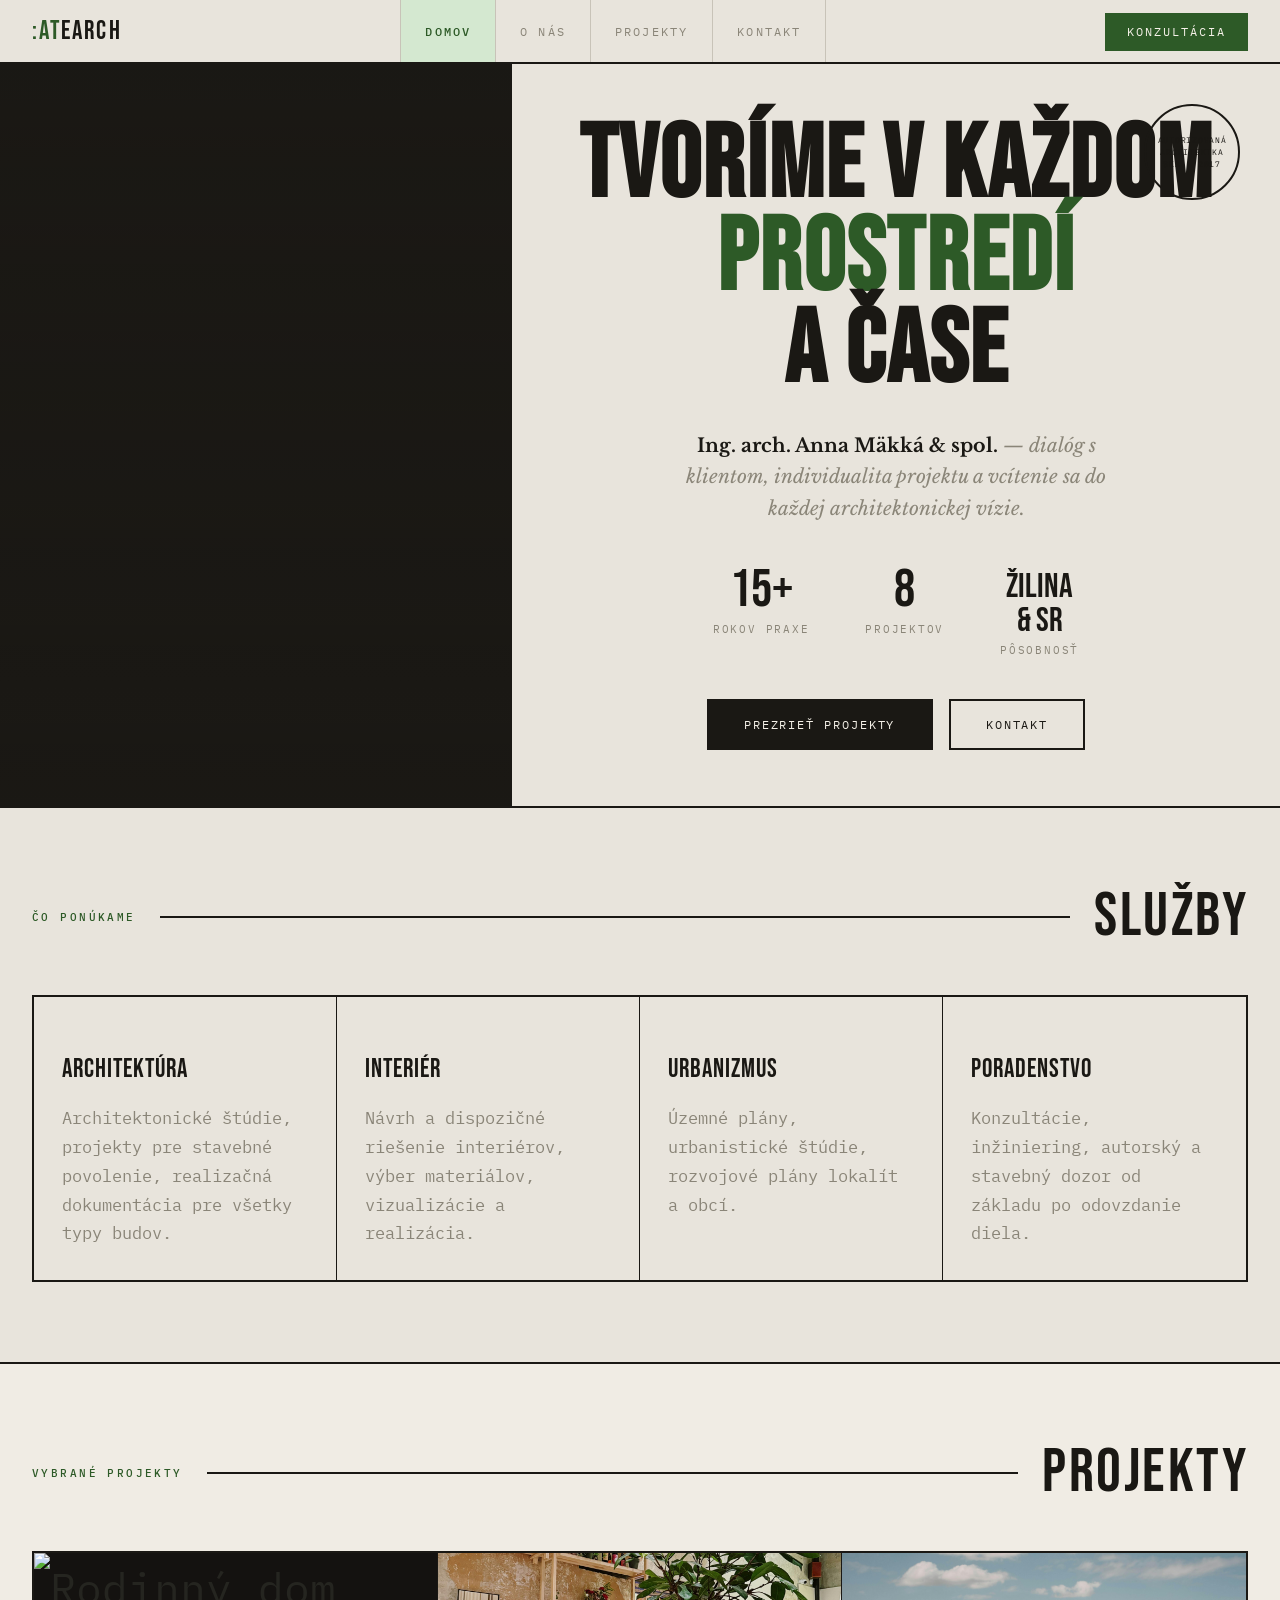
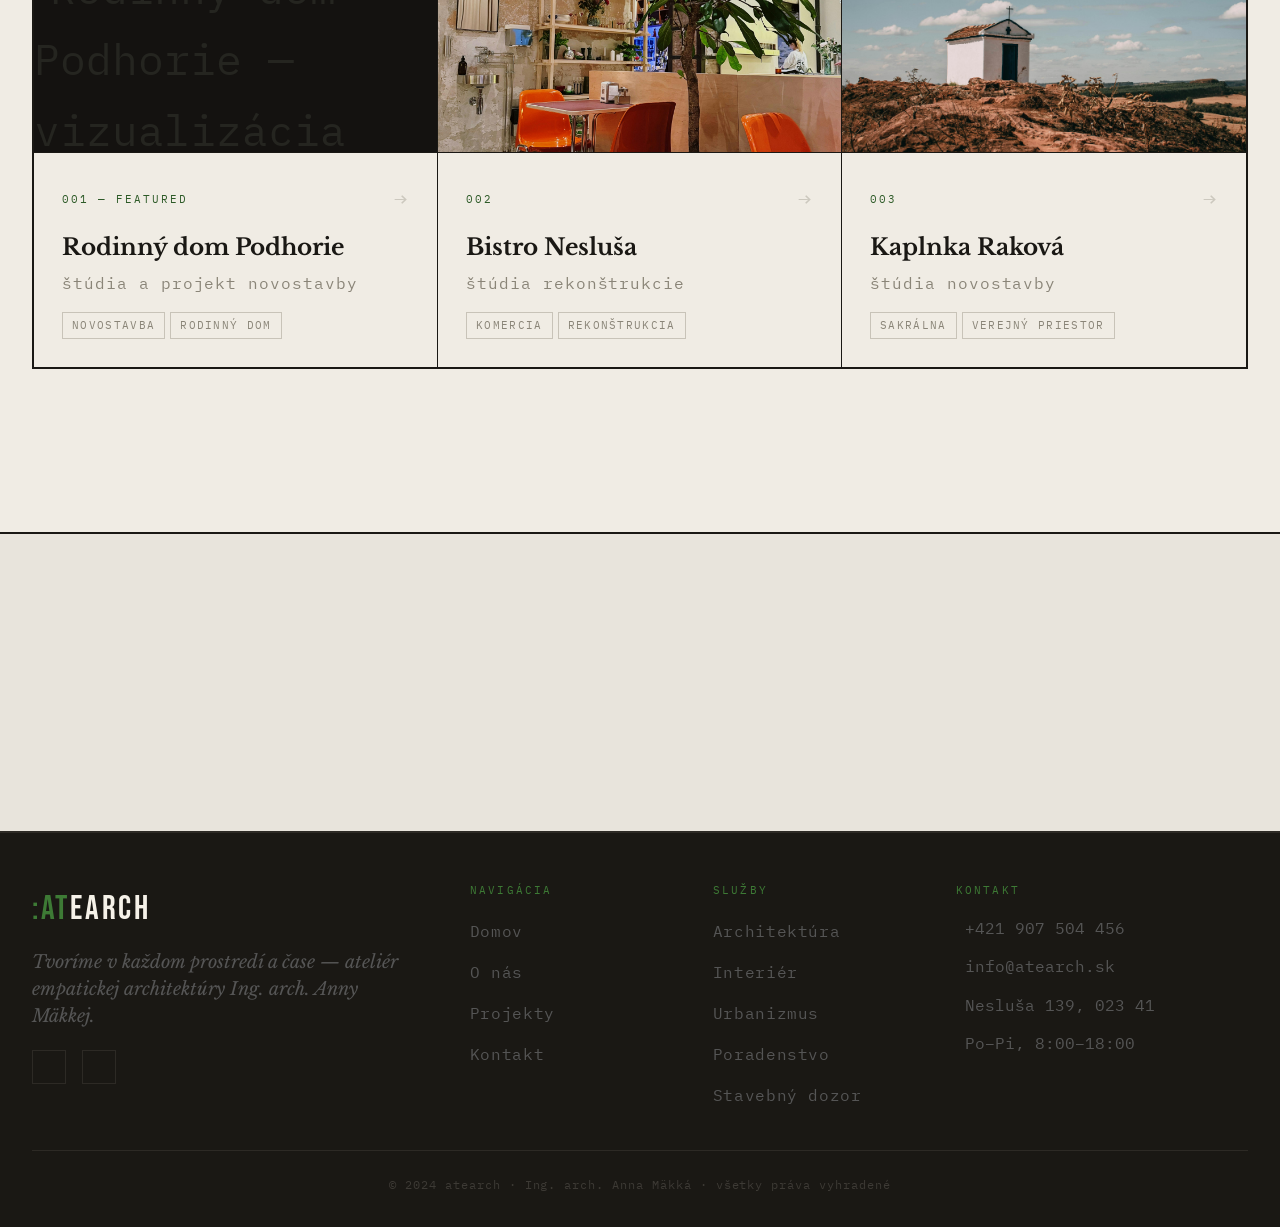
==== commit 1dc6382e: "Úprava hero nadpisu na úvodnej stránke (TVORÍME V KAŽDOM na jednom riadku) Co-Authored-By: Claude Op" ====
--- a/index.html
+++ b/index.html
@@ -20,7 +20,7 @@
     <div class="hero-left" style="background-image: linear-gradient(rgba(26,24,20,0.25), rgba(26,24,20,0.55)), url('Foto/pexels-esmihel-15422346.jpg'); background-size: cover; background-position: center;"></div>
     <div class="hero-right">
       <div class="hero-stamp">Autorizovaná<br>architektka<br>SKA · 2017</div>
-      <h1 class="hero-h1">TVORÍME<br>V KAŽDOM<br><span>PROSTREDÍ</span><br>A ČASE</h1>
+      <h1 class="hero-h1">TVORÍME V KAŽDOM<br><span>PROSTREDÍ</span><br>A ČASE</h1>
       <p class="hero-slogan"><strong>Ing. arch. Anna Mäkká &amp; spol.</strong> — dialóg s klientom, individualita projektu a vcítenie sa do každej architektonickej vízie.</p>
       <div class="hero-meta">
         <div class="hm-item">
--- a/style.css
+++ b/style.css
@@ -53,15 +53,14 @@
 .reveal.d3 { transition-delay: 0.24s; }
 .reveal.d4 { transition-delay: 0.32s; }
 
-/* ===================== HOVER ZOOM OBRÁZKOV ===================== */
-.hp-img img, .gi-img img { transition: transform 0.5s cubic-bezier(0.22, 1, 0.36, 1); }
-.hp-card:hover .hp-img img,
-.gallery-item:hover .gi-img img { transform: scale(1.05); }
+/* ===================== HOVER ZOOM OBRÁZKOV (domov karty) ===================== */
+.hp-img img { transition: transform 0.5s cubic-bezier(0.22, 1, 0.36, 1); }
+.hp-card:hover .hp-img img { transform: scale(1.05); }
 
 /* rešpektuj nastavenie používateľa (prístupnosť) */
 @media (prefers-reduced-motion: reduce) {
   .reveal { opacity: 1 !important; transform: none !important; transition: none !important; }
-  .hp-img img, .gi-img img { transition: none; }
+  .hp-img img { transition: none; }
   html { scroll-behavior: auto; }
 }
 
@@ -256,8 +255,9 @@
 .footer-contact-item i { color: var(--green2); font-size: 18px; }
 .footer-bottom {
   display: flex;
-  justify-content: space-between;
-  align-items: center;
+  justify-content: center;
+  align-items: center;
+  text-align: center;
 }
 .footer-copy { font-size: 12px; color: #3d3a35; letter-spacing: 0.08em; }
 .footer-ska {
@@ -312,7 +312,9 @@
   background: var(--bg);
   display: flex;
   flex-direction: column;
-  justify-content: flex-end;
+  justify-content: center;
+  align-items: center;
+  text-align: center;
   position: relative;
 }
 .hero-stamp {
@@ -695,16 +697,18 @@
   line-height: 1.8;
 }
 .ska-badge {
-  display: inline-flex;
-  align-items: center;
-  gap: 0.75rem;
+  display: flex;
+  align-items: center;
+  justify-content: center;
+  gap: 1.25rem;
   border: 2px solid var(--green);
-  padding: 1rem 1.5rem;
-  margin-top: 1.5rem;
-}
-.ska-badge-icon { font-size: 29px; color: var(--green); }
-.ska-badge-text { font-size: 13px; color: var(--dark); letter-spacing: 0.08em; }
-.ska-badge-text b { display: block; font-family: var(--font-disp); font-size: 24px; color: var(--green); letter-spacing: 0.06em; }
+  padding: 1.75rem 2.5rem;
+  margin: 2.5rem auto 0;
+  width: fit-content;
+}
+.ska-badge-icon { font-size: 44px; color: var(--green); }
+.ska-badge-text { font-size: 16px; color: var(--dark); letter-spacing: 0.08em; }
+.ska-badge-text b { display: block; font-family: var(--font-disp); font-size: 34px; color: var(--green); letter-spacing: 0.06em; margin-bottom: 0.25rem; }
 .services-list { list-style: none; display: flex; flex-direction: column; gap: 0; }
 .services-list li {
   display: flex;
@@ -732,7 +736,9 @@
   border-right: 2px solid #252520;
   display: flex;
   flex-direction: column;
-  justify-content: space-between;
+  justify-content: center;
+  align-items: center;
+  text-align: center;
 }
 .proj-hero-h {
   font-family: var(--font-disp);
@@ -758,25 +764,37 @@
   max-width: 520px;
 }
 .proj-type-row {
-  display: flex;
+  display: grid;
+  grid-template-columns: repeat(4, 1fr);
   gap: 1rem;
-  flex-wrap: wrap;
 }
 .proj-type-stat {
   display: flex;
   flex-direction: column;
-  padding: 1rem 1.5rem;
+  align-items: center;
+  justify-content: center;
+  text-align: center;
+  padding: 1.5rem 1rem;
   border: 1px solid #252520;
-  gap: 3px;
+  gap: 8px;
+  transition: background 0.25s, transform 0.25s;
+}
+.proj-type-stat:hover {
+  background: rgba(61, 122, 53, 0.12);
+  transform: translateY(-3px);
 }
 .pts-n {
   font-family: var(--font-disp);
-  font-size: 38px;
+  font-size: 48px;
   color: var(--white);
   line-height: 1;
 }
 .pts-n span { color: var(--green2); }
-.pts-l { font-size: 11px; letter-spacing: 0.14em; text-transform: uppercase; color: #444; }
+.pts-l { font-size: 12px; letter-spacing: 0.16em; text-transform: uppercase; color: #b8b2a6; }
+
+@media (max-width: 600px) {
+  .proj-type-row { grid-template-columns: repeat(2, 1fr); }
+}
 
 /* FILTER */
 .filter-bar {
@@ -811,62 +829,102 @@
   border: 2px solid var(--dark);
 }
 .gallery-item {
+  position: relative;
+  height: 380px;
   border-right: 1px solid var(--dark);
   border-bottom: 1px solid var(--dark);
   overflow: hidden;
   cursor: pointer;
-  transition: all 0.25s;
+  display: block;
 }
 .gallery-item:nth-child(3n) { border-right: none; }
 .gallery-item.hidden { display: none; }
+
+/* fotka vyplní celú kartu */
 .gi-img {
-  height: 200px;
+  position: absolute;
+  inset: 0;
+  width: 100%;
+  height: 100%;
   background: var(--dark);
   display: flex;
   align-items: center;
   justify-content: center;
   font-size: 38px;
   color: #2d2a25;
-  transition: background 0.25s;
-  border-bottom: 1px solid var(--dark);
-}
-.gallery-item:hover .gi-img { background: var(--green); }
-.gallery-item:hover .gi-img i { color: rgba(245,241,232,0.3); }
-.gi-body { padding: 1.5rem; background: var(--bg); }
+  border: none;
+}
+.gi-img img {
+  width: 100%;
+  height: 100%;
+  object-fit: cover;
+  transition: transform 0.6s cubic-bezier(0.22, 1, 0.36, 1),
+              filter 0.5s ease;
+}
+.gallery-item:hover .gi-img img {
+  transform: scale(1.07);
+  filter: brightness(0.55);
+}
+
+/* text overlay cez fotku */
+.gi-body {
+  position: absolute;
+  left: 0; right: 0; bottom: 0;
+  padding: 1.75rem;
+  background: linear-gradient(to top, rgba(20,18,16,0.92) 0%, rgba(20,18,16,0.75) 45%, rgba(20,18,16,0) 100%);
+  z-index: 2;
+}
 .gi-type {
   font-size: 11px;
   letter-spacing: 0.16em;
   text-transform: uppercase;
-  color: var(--green);
+  color: var(--green2);
   margin-bottom: 0.6rem;
 }
 .gi-title {
   font-family: var(--font-serif);
-  font-size: 20px;
+  font-size: 22px;
   font-weight: 700;
-  color: var(--dark);
+  color: var(--white);
   margin-bottom: 0.4rem;
   line-height: 1.25;
 }
-.gi-desc { font-size: 16px; color: var(--muted); line-height: 1.6; margin-bottom: 0.85rem; }
+/* popis + tagy sa odhalia pri hover (plynulý prechod) */
+.gi-desc,
+.gi-tags {
+  opacity: 0;
+  max-height: 0;
+  transform: translateY(10px);
+  overflow: hidden;
+  transition: opacity 0.45s ease, transform 0.45s cubic-bezier(0.22, 1, 0.36, 1), max-height 0.45s ease;
+}
+.gallery-item:hover .gi-desc,
+.gallery-item:hover .gi-tags {
+  opacity: 1;
+  max-height: 220px;
+  transform: translateY(0);
+}
+.gi-desc { font-size: 15px; color: rgba(245,241,232,0.85); line-height: 1.6; margin-top: 0.6rem; margin-bottom: 0.85rem; }
 .gi-tags { display: flex; flex-wrap: wrap; gap: 4px; }
 .gi-tag {
   font-size: 10px;
   letter-spacing: 0.1em;
   text-transform: uppercase;
   padding: 2px 7px;
-  border: 1px solid var(--border);
-  color: var(--muted);
+  border: 1px solid rgba(245,241,232,0.35);
+  color: rgba(245,241,232,0.8);
 }
 /* Featured wide */
 .gallery-item.wide {
   grid-column: span 2;
-  display: grid;
-  grid-template-columns: 1fr 1fr;
-}
-.gallery-item.wide .gi-img { height: 100%; min-height: 240px; border-bottom: none; border-right: 1px solid var(--dark); }
-.gallery-item.wide .gi-body { display: flex; flex-direction: column; justify-content: flex-end; padding: 2rem; }
-.gallery-item.wide .gi-title { font-size: 26px; }
+  height: 380px;
+}
+.gallery-item.wide .gi-title { font-size: 28px; }
+
+@media (prefers-reduced-motion: reduce) {
+  .gi-img img { transition: none; }
+  .gi-desc, .gi-tags { transition: none; }
+}
 
 /* ========================================================
    PAGE 4 - KONTAKT
@@ -995,24 +1053,19 @@
   margin-top: 1rem;
 }
 
-/* MAPA placeholder */
+/* MAPA */
 .map-section {
-  height: 300px;
+  height: 420px;
   background: var(--dark);
   border-top: 2px solid var(--dark);
-  display: flex;
-  align-items: center;
-  justify-content: center;
-  flex-direction: column;
-  gap: 0.75rem;
-  color: #3d3a35;
-}
-.map-section i { font-size: 58px; color: #252520; }
-.map-section span {
-  font-size: 12px;
-  letter-spacing: 0.16em;
-  text-transform: uppercase;
-  color: #3d3a35;
+  line-height: 0;
+}
+.map-section iframe {
+  width: 100%;
+  height: 100%;
+  border: 0;
+  display: block;
+  filter: grayscale(0.3) contrast(1.05);
 }
 
 /* HOURS section */
@@ -1236,6 +1289,8 @@
   .onas-hero { grid-template-columns: 1fr; }
   .gallery-grid { grid-template-columns: repeat(2, 1fr); }
   .gallery-item.wide { grid-column: span 2; }
+  /* na dotykových zariadeniach niet hover -> ukáž popis natrvalo */
+  .gi-desc, .gi-tags { opacity: 1; max-height: 220px; transform: none; }
   .kontakt-hero { grid-template-columns: 1fr; }
   .footer-grid { grid-template-columns: 1fr 1fr; }
   .services-grid { grid-template-columns: 1fr 1fr; }
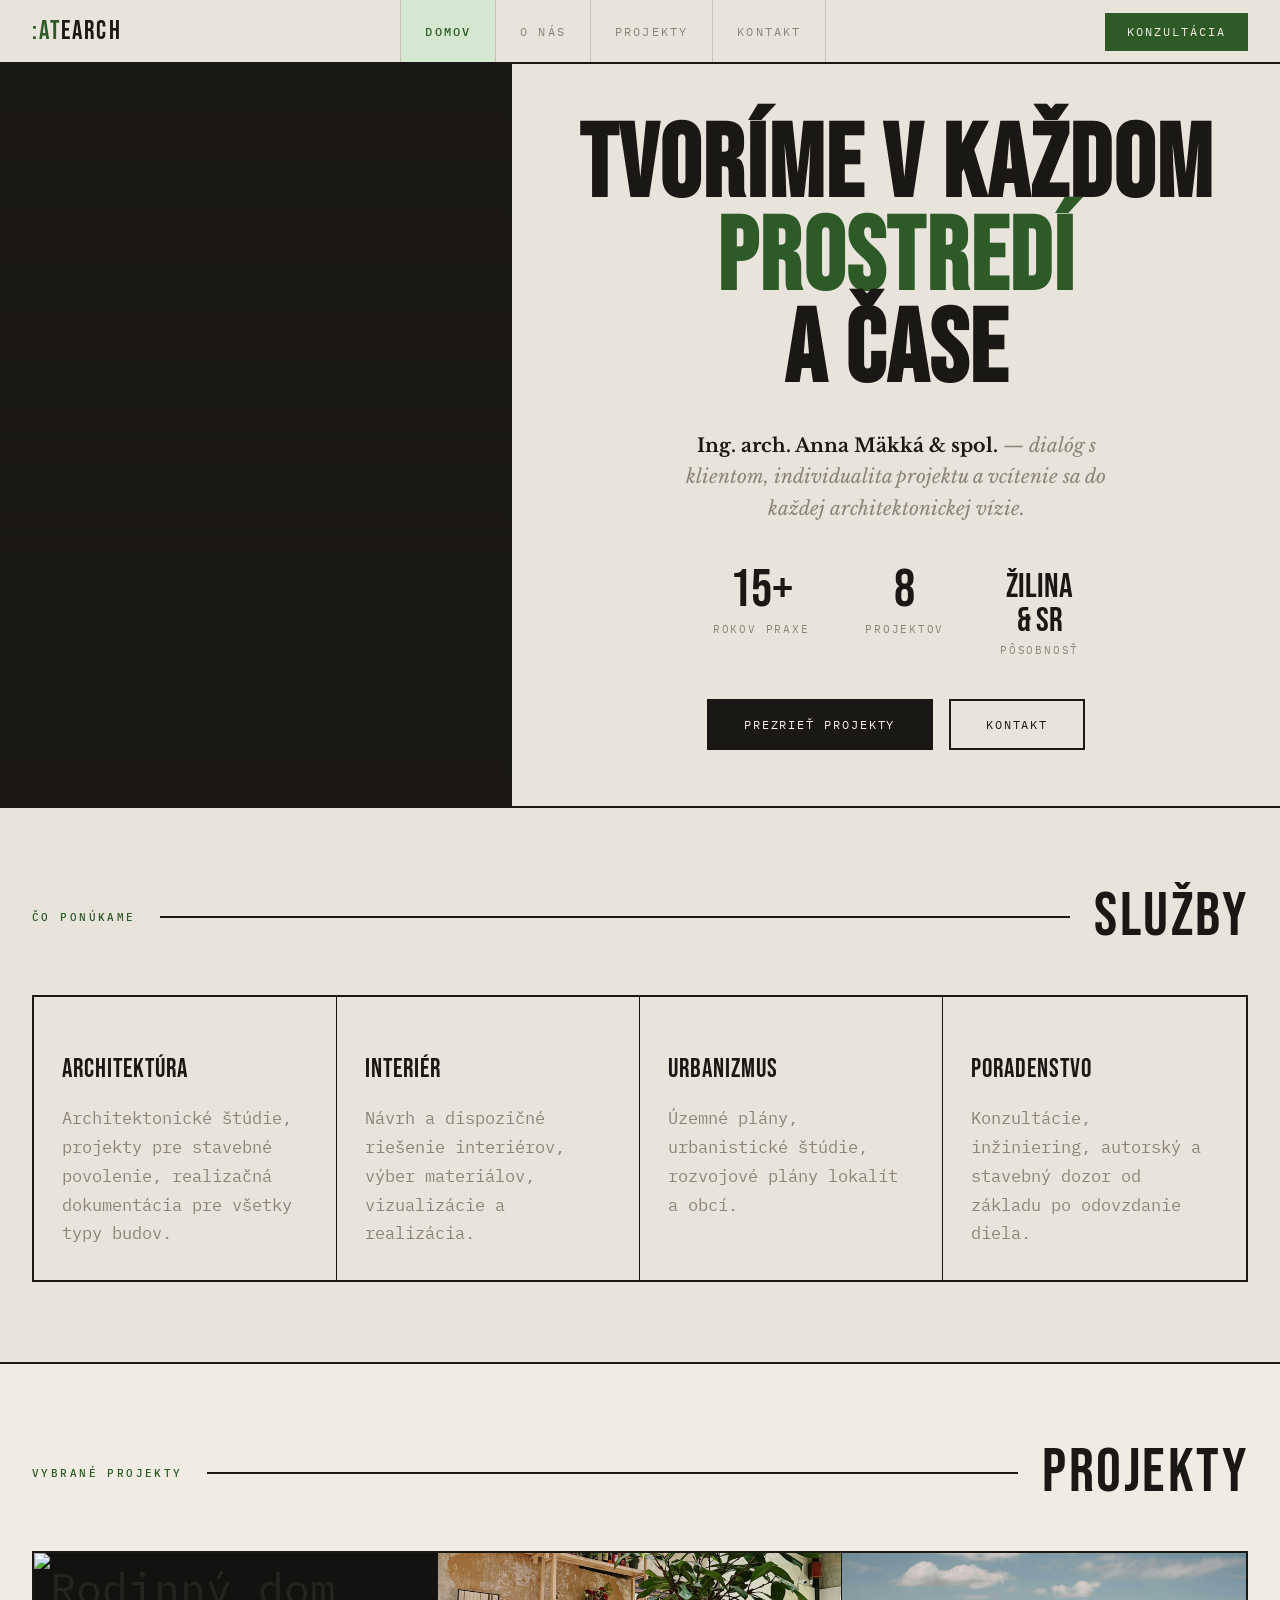
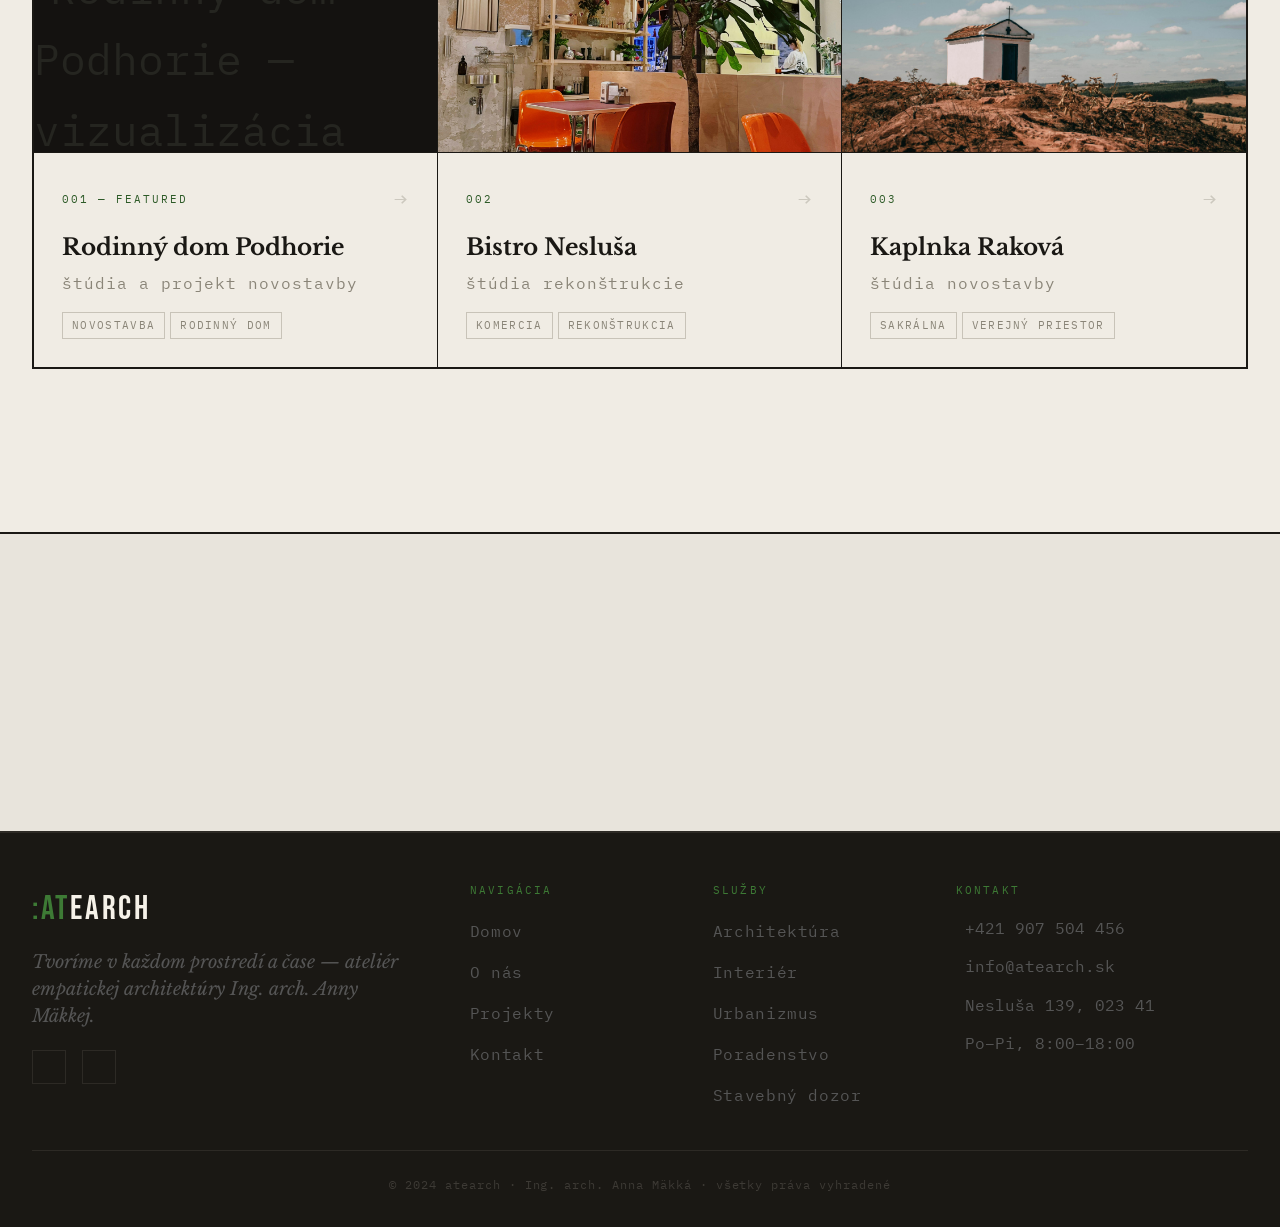
==== commit 45d77401: "Odstránenie okrúhlej pečiatky 'Autorizovaná architektka SKA · 2017' z hero sekcie úvodnej stránky Co" ====
--- a/index.html
+++ b/index.html
@@ -19,7 +19,6 @@
   <section class="hero">
     <div class="hero-left" style="background-image: linear-gradient(rgba(26,24,20,0.25), rgba(26,24,20,0.55)), url('Foto/pexels-esmihel-15422346.jpg'); background-size: cover; background-position: center;"></div>
     <div class="hero-right">
-      <div class="hero-stamp">Autorizovaná<br>architektka<br>SKA · 2017</div>
       <h1 class="hero-h1">TVORÍME V KAŽDOM<br><span>PROSTREDÍ</span><br>A ČASE</h1>
       <p class="hero-slogan"><strong>Ing. arch. Anna Mäkká &amp; spol.</strong> — dialóg s klientom, individualita projektu a vcítenie sa do každej architektonickej vízie.</p>
       <div class="hero-meta">
--- a/style.css
+++ b/style.css
@@ -317,23 +317,6 @@
   text-align: center;
   position: relative;
 }
-.hero-stamp {
-  position: absolute;
-  top: 2.5rem; right: 2.5rem;
-  width: 96px; height: 96px;
-  border-radius: 50%;
-  border: 2px solid var(--dark);
-  display: flex;
-  flex-direction: column;
-  align-items: center;
-  justify-content: center;
-  font-size: 7.5px;
-  letter-spacing: 0.1em;
-  text-transform: uppercase;
-  text-align: center;
-  line-height: 1.6;
-  color: var(--dark);
-}
 .hero-h1 {
   font-family: var(--font-disp);
   font-size: 103px;
